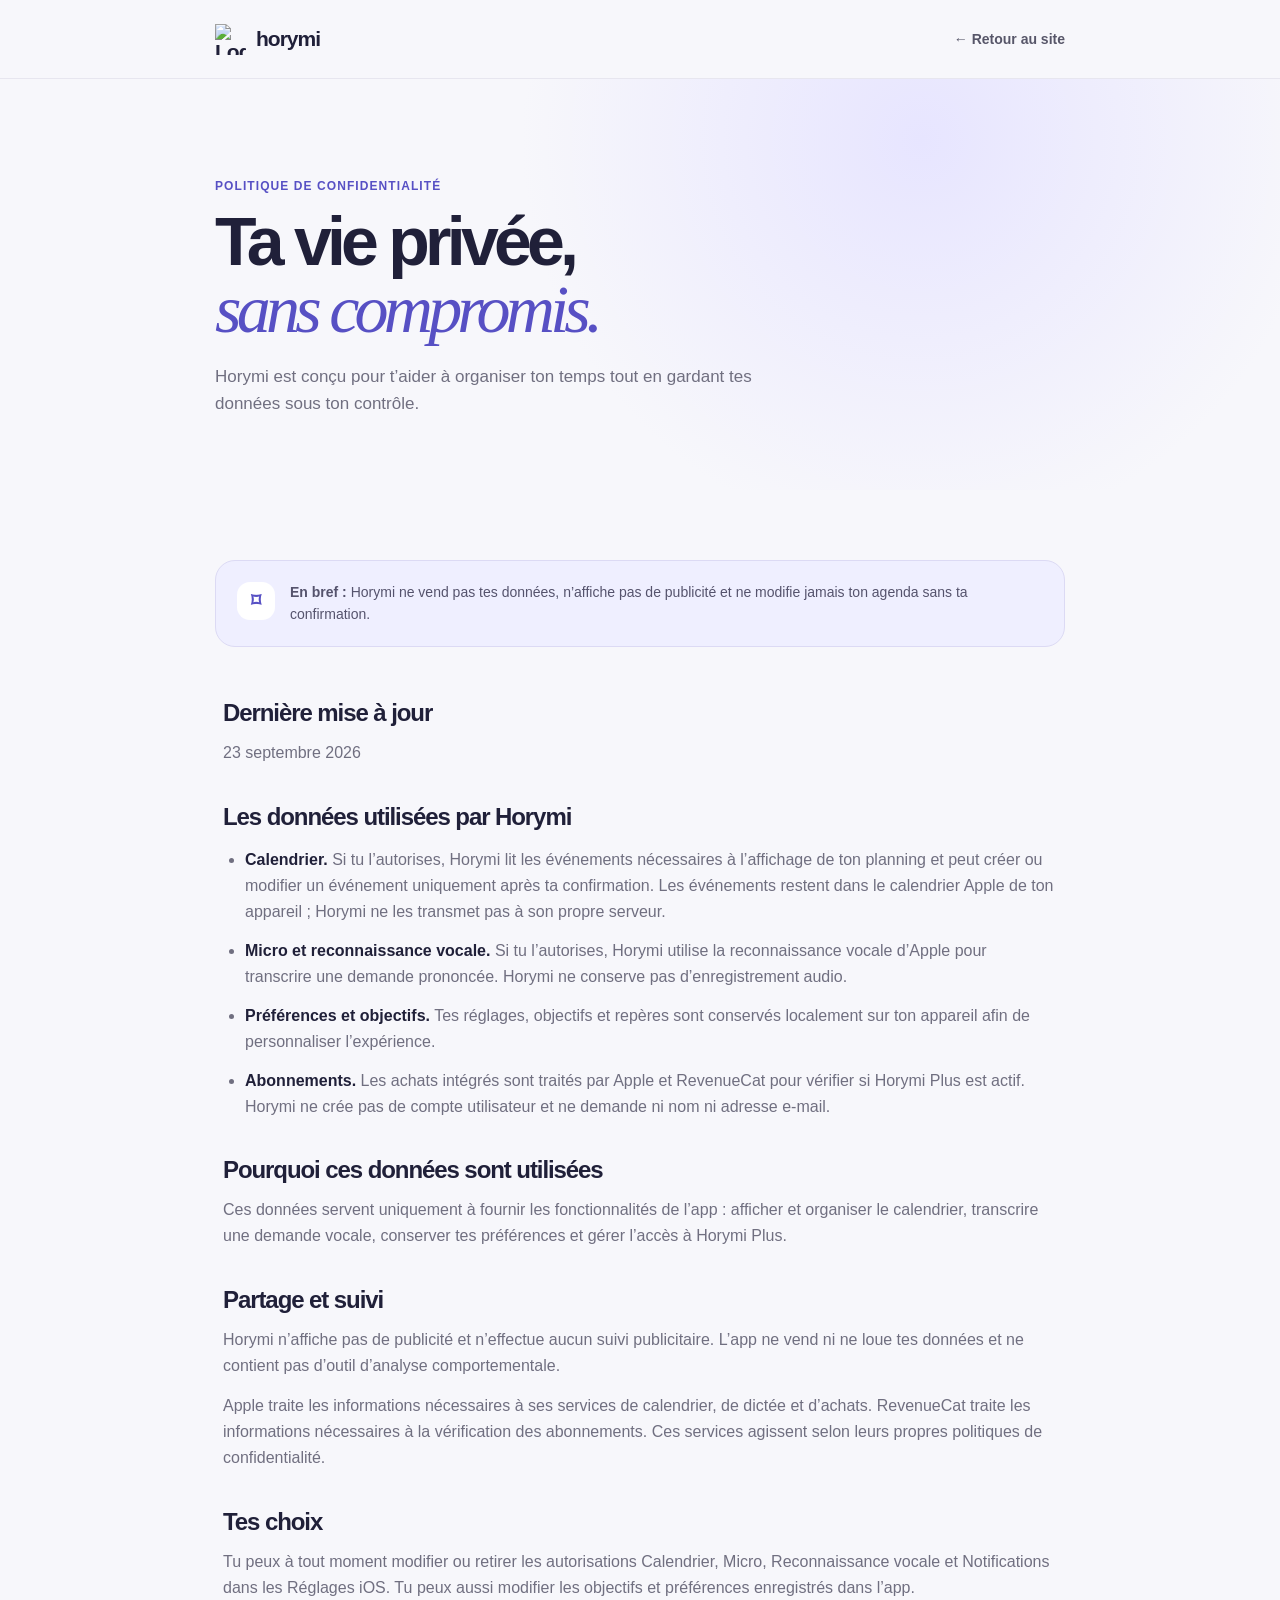
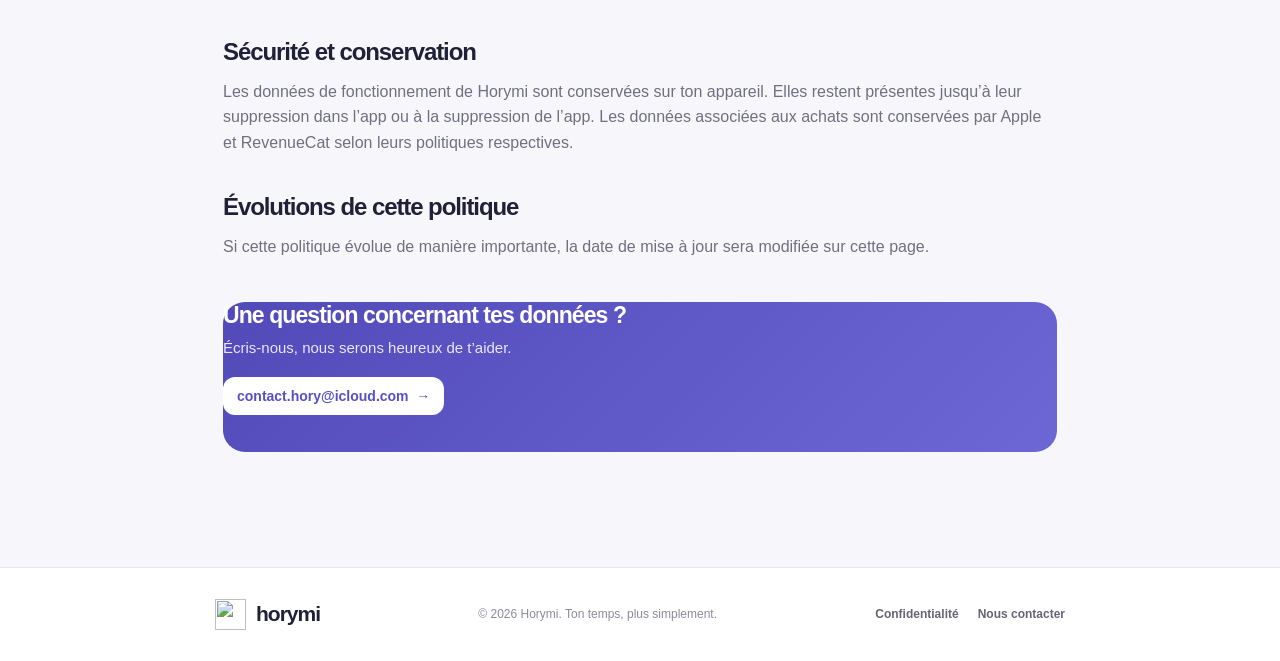
==== confidentialite.html @ c609df12 "Add files via upload" ====
<!doctype html>
<html lang="fr">
  <head>
    <meta charset="utf-8" />
    <meta name="viewport" content="width=device-width, initial-scale=1" />
    <meta name="description" content="Politique de confidentialité de l’application Horymi." />
    <meta name="theme-color" content="#f7f7fb" />
    <title>Confidentialité — Horymi</title>
    <style>
      :root{--ink:#202039;--muted:#706f80;--light:#f7f7fb;--paper:#fff;--line:#e7e6ef;--violet:#5750c4;--violet-dark:#423ba1;--lavender:#efefff}*{box-sizing:border-box}html{scroll-behavior:smooth}body{margin:0;color:var(--ink);background:var(--light);font-family:Inter,-apple-system,BlinkMacSystemFont,"Segoe UI",sans-serif;-webkit-font-smoothing:antialiased}a{color:inherit;text-decoration:none}.wrap{width:min(850px,calc(100% - 48px));margin:auto}.site-header{border-bottom:1px solid var(--line);background:rgba(247,247,251,.85);backdrop-filter:blur(14px)}.nav{display:flex;align-items:center;justify-content:space-between;height:78px}.brand{display:flex;align-items:center;gap:10px;font-size:21px;font-weight:750;letter-spacing:-1px}.brand img{width:31px;height:31px}.back{display:inline-flex;align-items:center;gap:7px;color:#575669;font-size:14px;font-weight:700}.back:hover{color:var(--violet)}.hero{padding:100px 0 72px;background:radial-gradient(circle at 72% 15%,#e7e5ff,transparent 25rem),var(--light)}.eyebrow{margin:0 0 15px;color:var(--violet);font-size:12px;font-weight:750;letter-spacing:.09em;text-transform:uppercase}.hero h1{max-width:650px;margin:0;font-size:clamp(42px,6vw,68px);letter-spacing:-.07em;line-height:.98}.hero h1 em{color:var(--violet);font-family:Georgia,serif;font-weight:500}.hero p:last-child{max-width:570px;margin:22px 0 0;color:var(--muted);font-size:17px;line-height:1.58}.content{padding:70px 0 115px}.summary{display:flex;align-items:flex-start;gap:15px;margin-bottom:52px;padding:21px;border:1px solid #dcdaf4;border-radius:20px;background:var(--lavender)}.summary b{display:grid;place-items:center;flex:0 0 auto;width:38px;height:38px;border-radius:13px;color:var(--violet);background:#fff;font-size:19px}.summary p{margin:0;color:#55536d;font-size:14px;line-height:1.55}.policy{padding:0 8px}.policy section{padding:0 0 37px}.policy h2{margin:0 0 13px;font-size:24px;letter-spacing:-.045em}.policy p,.policy li{color:var(--muted);font-size:16px;line-height:1.62}.policy p{margin:0}.policy ul{display:grid;gap:13px;margin:16px 0 0;padding-left:22px}.policy li strong{color:var(--ink)}.contact-card{margin-top:5px;padding:25px;border-radius:22px;color:#fff;background:linear-gradient(135deg,#514ab8,#6d67d6)}.contact-card h2{margin:0;font-size:23px;letter-spacing:-.04em}.contact-card p{margin:8px 0 17px;color:#e9e8ff;font-size:15px;line-height:1.5}.mail{display:inline-flex;align-items:center;gap:8px;padding:11px 14px;border-radius:12px;color:var(--violet);background:#fff;font-size:14px;font-weight:750}.footer{padding:31px 0;border-top:1px solid var(--line);background:#fff}.footer-inner{display:flex;align-items:center;justify-content:space-between;gap:18px}.footer p{margin:0;color:#8c8a99;font-size:12px}.footer-links{display:flex;gap:19px;color:#666475;font-size:12px;font-weight:700}.footer-links a:hover{color:var(--violet)}@media(max-width:560px){.wrap{width:calc(100% - 32px)}.nav{height:68px}.hero{padding:67px 0 50px}.hero h1{font-size:43px}.content{padding:50px 0 75px}.policy{padding:0}.policy h2{font-size:22px}.policy p,.policy li{font-size:15px}.footer-inner{align-items:flex-start;flex-direction:column}}
    </style>
  </head>
  <body>
    <header class="site-header"><nav class="nav wrap" aria-label="Navigation"><a class="brand" href="horymi.html"><img src="horymi-logo.svg" alt="Logo Horymi" />horymi</a><a class="back" href="horymi.html">← Retour au site</a></nav></header>
    <main>
      <section class="hero"><div class="wrap"><p class="eyebrow">Politique de confidentialité</p><h1>Ta vie privée,<br /><em>sans compromis.</em></h1><p>Horymi est conçu pour t’aider à organiser ton temps tout en gardant tes données sous ton contrôle.</p></div></section>
      <div class="content wrap"><div class="summary"><b>⌑</b><p><strong>En bref&nbsp;:</strong> Horymi ne vend pas tes données, n’affiche pas de publicité et ne modifie jamais ton agenda sans ta confirmation.</p></div><article class="policy"><section><h2>Dernière mise à jour</h2><p>23 septembre 2026</p></section><section><h2>Les données utilisées par Horymi</h2><ul><li><strong>Calendrier.</strong> Si tu l’autorises, Horymi lit les événements nécessaires à l’affichage de ton planning et peut créer ou modifier un événement uniquement après ta confirmation. Les événements restent dans le calendrier Apple de ton appareil&nbsp;; Horymi ne les transmet pas à son propre serveur.</li><li><strong>Micro et reconnaissance vocale.</strong> Si tu l’autorises, Horymi utilise la reconnaissance vocale d’Apple pour transcrire une demande prononcée. Horymi ne conserve pas d’enregistrement audio.</li><li><strong>Préférences et objectifs.</strong> Tes réglages, objectifs et repères sont conservés localement sur ton appareil afin de personnaliser l’expérience.</li><li><strong>Abonnements.</strong> Les achats intégrés sont traités par Apple et RevenueCat pour vérifier si Horymi Plus est actif. Horymi ne crée pas de compte utilisateur et ne demande ni nom ni adresse e-mail.</li></ul></section><section><h2>Pourquoi ces données sont utilisées</h2><p>Ces données servent uniquement à fournir les fonctionnalités de l’app&nbsp;: afficher et organiser le calendrier, transcrire une demande vocale, conserver tes préférences et gérer l’accès à Horymi Plus.</p></section><section><h2>Partage et suivi</h2><p>Horymi n’affiche pas de publicité et n’effectue aucun suivi publicitaire. L’app ne vend ni ne loue tes données et ne contient pas d’outil d’analyse comportementale.</p><p style="margin-top:14px">Apple traite les informations nécessaires à ses services de calendrier, de dictée et d’achats. RevenueCat traite les informations nécessaires à la vérification des abonnements. Ces services agissent selon leurs propres politiques de confidentialité.</p></section><section><h2>Tes choix</h2><p>Tu peux à tout moment modifier ou retirer les autorisations Calendrier, Micro, Reconnaissance vocale et Notifications dans les Réglages iOS. Tu peux aussi modifier les objectifs et préférences enregistrés dans l’app.</p></section><section><h2>Sécurité et conservation</h2><p>Les données de fonctionnement de Horymi sont conservées sur ton appareil. Elles restent présentes jusqu’à leur suppression dans l’app ou à la suppression de l’app. Les données associées aux achats sont conservées par Apple et RevenueCat selon leurs politiques respectives.</p></section><section><h2>Évolutions de cette politique</h2><p>Si cette politique évolue de manière importante, la date de mise à jour sera modifiée sur cette page.</p></section><section class="contact-card"><h2>Une question concernant tes données&nbsp;?</h2><p>Écris-nous, nous serons heureux de t’aider.</p><a class="mail" href="mailto:contact.hory@icloud.com">contact.hory@icloud.com&nbsp; →</a></section></article></div>
    </main>
    <footer class="footer"><div class="footer-inner wrap"><a class="brand" href="horymi.html"><img src="horymi-logo.svg" alt="" />horymi</a><p>© 2026 Horymi. Ton temps, plus simplement.</p><div class="footer-links"><a href="confidentialite.html">Confidentialité</a><a href="contact.html">Nous contacter</a></div></div></footer>
  </body>
</html>
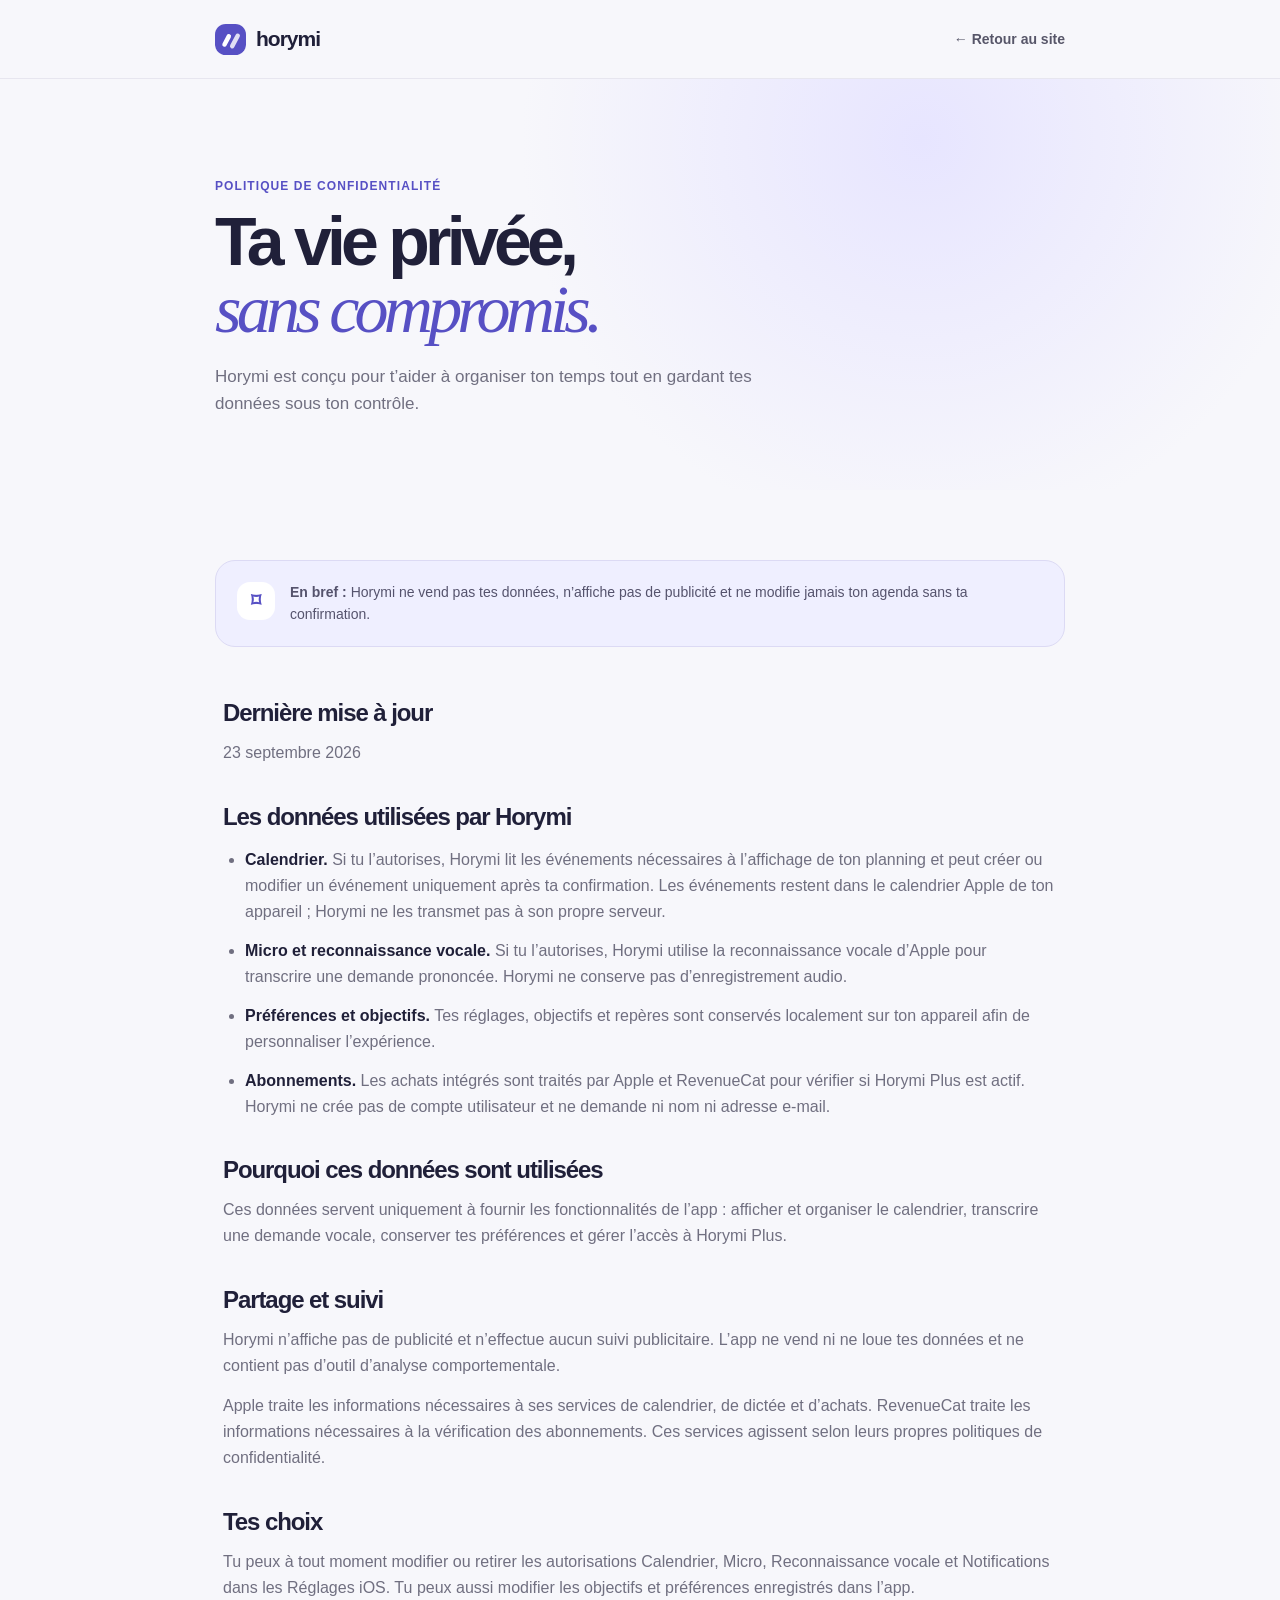
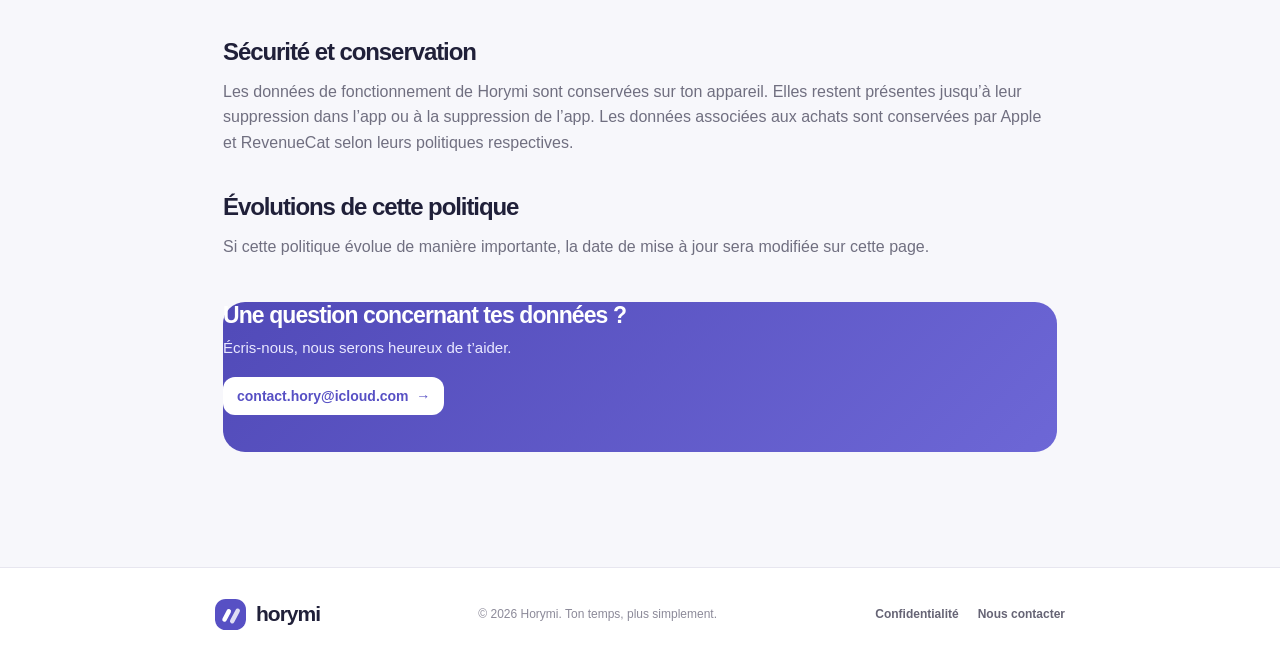
==== commit da1c5455: "Add files via upload" ====
--- a/confidentialite.html
+++ b/confidentialite.html
@@ -5,17 +5,18 @@
     <meta name="viewport" content="width=device-width, initial-scale=1" />
     <meta name="description" content="Politique de confidentialité de l’application Horymi." />
     <meta name="theme-color" content="#f7f7fb" />
+    <link rel="icon" type="image/svg+xml" href="assets/horymi-logo.svg" />
     <title>Confidentialité — Horymi</title>
     <style>
       :root{--ink:#202039;--muted:#706f80;--light:#f7f7fb;--paper:#fff;--line:#e7e6ef;--violet:#5750c4;--violet-dark:#423ba1;--lavender:#efefff}*{box-sizing:border-box}html{scroll-behavior:smooth}body{margin:0;color:var(--ink);background:var(--light);font-family:Inter,-apple-system,BlinkMacSystemFont,"Segoe UI",sans-serif;-webkit-font-smoothing:antialiased}a{color:inherit;text-decoration:none}.wrap{width:min(850px,calc(100% - 48px));margin:auto}.site-header{border-bottom:1px solid var(--line);background:rgba(247,247,251,.85);backdrop-filter:blur(14px)}.nav{display:flex;align-items:center;justify-content:space-between;height:78px}.brand{display:flex;align-items:center;gap:10px;font-size:21px;font-weight:750;letter-spacing:-1px}.brand img{width:31px;height:31px}.back{display:inline-flex;align-items:center;gap:7px;color:#575669;font-size:14px;font-weight:700}.back:hover{color:var(--violet)}.hero{padding:100px 0 72px;background:radial-gradient(circle at 72% 15%,#e7e5ff,transparent 25rem),var(--light)}.eyebrow{margin:0 0 15px;color:var(--violet);font-size:12px;font-weight:750;letter-spacing:.09em;text-transform:uppercase}.hero h1{max-width:650px;margin:0;font-size:clamp(42px,6vw,68px);letter-spacing:-.07em;line-height:.98}.hero h1 em{color:var(--violet);font-family:Georgia,serif;font-weight:500}.hero p:last-child{max-width:570px;margin:22px 0 0;color:var(--muted);font-size:17px;line-height:1.58}.content{padding:70px 0 115px}.summary{display:flex;align-items:flex-start;gap:15px;margin-bottom:52px;padding:21px;border:1px solid #dcdaf4;border-radius:20px;background:var(--lavender)}.summary b{display:grid;place-items:center;flex:0 0 auto;width:38px;height:38px;border-radius:13px;color:var(--violet);background:#fff;font-size:19px}.summary p{margin:0;color:#55536d;font-size:14px;line-height:1.55}.policy{padding:0 8px}.policy section{padding:0 0 37px}.policy h2{margin:0 0 13px;font-size:24px;letter-spacing:-.045em}.policy p,.policy li{color:var(--muted);font-size:16px;line-height:1.62}.policy p{margin:0}.policy ul{display:grid;gap:13px;margin:16px 0 0;padding-left:22px}.policy li strong{color:var(--ink)}.contact-card{margin-top:5px;padding:25px;border-radius:22px;color:#fff;background:linear-gradient(135deg,#514ab8,#6d67d6)}.contact-card h2{margin:0;font-size:23px;letter-spacing:-.04em}.contact-card p{margin:8px 0 17px;color:#e9e8ff;font-size:15px;line-height:1.5}.mail{display:inline-flex;align-items:center;gap:8px;padding:11px 14px;border-radius:12px;color:var(--violet);background:#fff;font-size:14px;font-weight:750}.footer{padding:31px 0;border-top:1px solid var(--line);background:#fff}.footer-inner{display:flex;align-items:center;justify-content:space-between;gap:18px}.footer p{margin:0;color:#8c8a99;font-size:12px}.footer-links{display:flex;gap:19px;color:#666475;font-size:12px;font-weight:700}.footer-links a:hover{color:var(--violet)}@media(max-width:560px){.wrap{width:calc(100% - 32px)}.nav{height:68px}.hero{padding:67px 0 50px}.hero h1{font-size:43px}.content{padding:50px 0 75px}.policy{padding:0}.policy h2{font-size:22px}.policy p,.policy li{font-size:15px}.footer-inner{align-items:flex-start;flex-direction:column}}
     </style>
   </head>
   <body>
-    <header class="site-header"><nav class="nav wrap" aria-label="Navigation"><a class="brand" href="horymi.html"><img src="horymi-logo.svg" alt="Logo Horymi" />horymi</a><a class="back" href="horymi.html">← Retour au site</a></nav></header>
+    <header class="site-header"><nav class="nav wrap" aria-label="Navigation"><a class="brand" href="index.html"><img src="assets/horymi-logo.svg" alt="Logo Horymi" />horymi</a><a class="back" href="index.html">← Retour au site</a></nav></header>
     <main>
       <section class="hero"><div class="wrap"><p class="eyebrow">Politique de confidentialité</p><h1>Ta vie privée,<br /><em>sans compromis.</em></h1><p>Horymi est conçu pour t’aider à organiser ton temps tout en gardant tes données sous ton contrôle.</p></div></section>
       <div class="content wrap"><div class="summary"><b>⌑</b><p><strong>En bref&nbsp;:</strong> Horymi ne vend pas tes données, n’affiche pas de publicité et ne modifie jamais ton agenda sans ta confirmation.</p></div><article class="policy"><section><h2>Dernière mise à jour</h2><p>23 septembre 2026</p></section><section><h2>Les données utilisées par Horymi</h2><ul><li><strong>Calendrier.</strong> Si tu l’autorises, Horymi lit les événements nécessaires à l’affichage de ton planning et peut créer ou modifier un événement uniquement après ta confirmation. Les événements restent dans le calendrier Apple de ton appareil&nbsp;; Horymi ne les transmet pas à son propre serveur.</li><li><strong>Micro et reconnaissance vocale.</strong> Si tu l’autorises, Horymi utilise la reconnaissance vocale d’Apple pour transcrire une demande prononcée. Horymi ne conserve pas d’enregistrement audio.</li><li><strong>Préférences et objectifs.</strong> Tes réglages, objectifs et repères sont conservés localement sur ton appareil afin de personnaliser l’expérience.</li><li><strong>Abonnements.</strong> Les achats intégrés sont traités par Apple et RevenueCat pour vérifier si Horymi Plus est actif. Horymi ne crée pas de compte utilisateur et ne demande ni nom ni adresse e-mail.</li></ul></section><section><h2>Pourquoi ces données sont utilisées</h2><p>Ces données servent uniquement à fournir les fonctionnalités de l’app&nbsp;: afficher et organiser le calendrier, transcrire une demande vocale, conserver tes préférences et gérer l’accès à Horymi Plus.</p></section><section><h2>Partage et suivi</h2><p>Horymi n’affiche pas de publicité et n’effectue aucun suivi publicitaire. L’app ne vend ni ne loue tes données et ne contient pas d’outil d’analyse comportementale.</p><p style="margin-top:14px">Apple traite les informations nécessaires à ses services de calendrier, de dictée et d’achats. RevenueCat traite les informations nécessaires à la vérification des abonnements. Ces services agissent selon leurs propres politiques de confidentialité.</p></section><section><h2>Tes choix</h2><p>Tu peux à tout moment modifier ou retirer les autorisations Calendrier, Micro, Reconnaissance vocale et Notifications dans les Réglages iOS. Tu peux aussi modifier les objectifs et préférences enregistrés dans l’app.</p></section><section><h2>Sécurité et conservation</h2><p>Les données de fonctionnement de Horymi sont conservées sur ton appareil. Elles restent présentes jusqu’à leur suppression dans l’app ou à la suppression de l’app. Les données associées aux achats sont conservées par Apple et RevenueCat selon leurs politiques respectives.</p></section><section><h2>Évolutions de cette politique</h2><p>Si cette politique évolue de manière importante, la date de mise à jour sera modifiée sur cette page.</p></section><section class="contact-card"><h2>Une question concernant tes données&nbsp;?</h2><p>Écris-nous, nous serons heureux de t’aider.</p><a class="mail" href="mailto:contact.hory@icloud.com">contact.hory@icloud.com&nbsp; →</a></section></article></div>
     </main>
-    <footer class="footer"><div class="footer-inner wrap"><a class="brand" href="horymi.html"><img src="horymi-logo.svg" alt="" />horymi</a><p>© 2026 Horymi. Ton temps, plus simplement.</p><div class="footer-links"><a href="confidentialite.html">Confidentialité</a><a href="contact.html">Nous contacter</a></div></div></footer>
+    <footer class="footer"><div class="footer-inner wrap"><a class="brand" href="index.html"><img src="assets/horymi-logo.svg" alt="" />horymi</a><p>© 2026 Horymi. Ton temps, plus simplement.</p><div class="footer-links"><a href="confidentialite.html">Confidentialité</a><a href="contact.html">Nous contacter</a></div></div></footer>
   </body>
 </html>
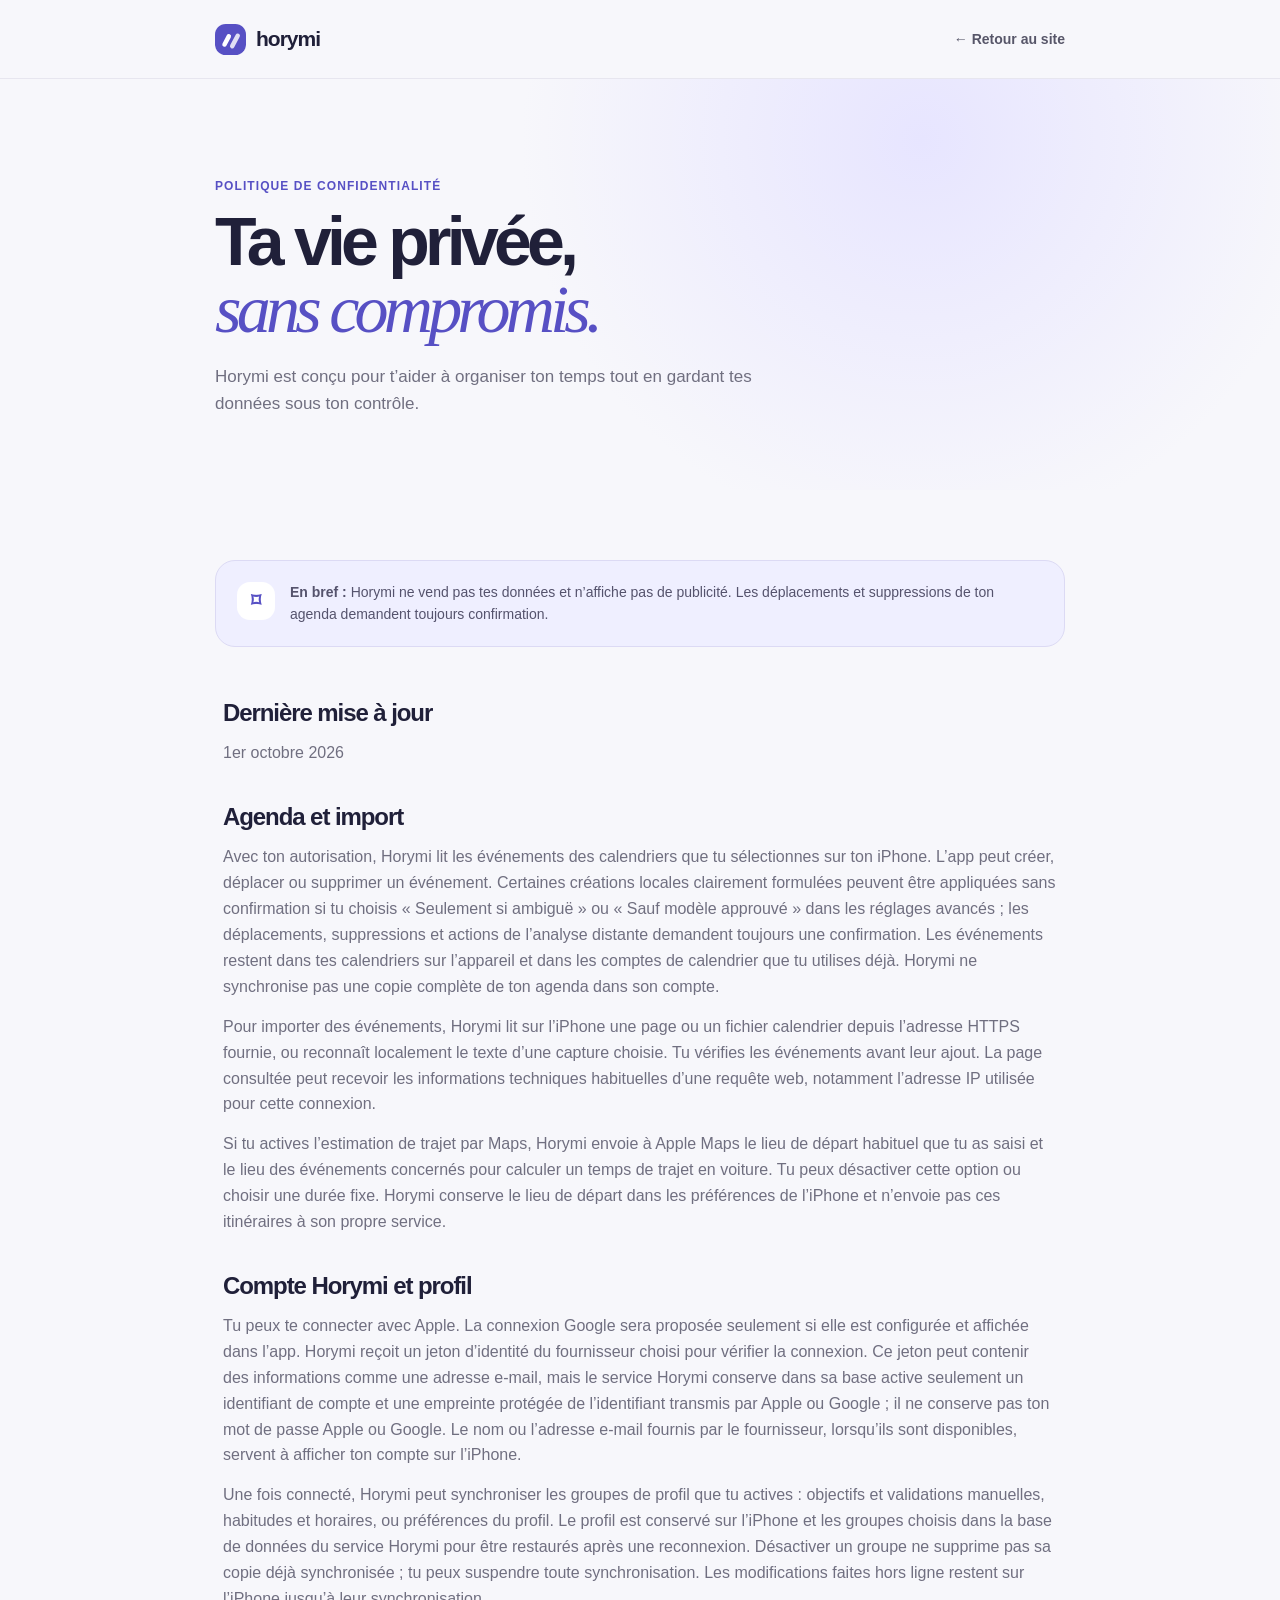
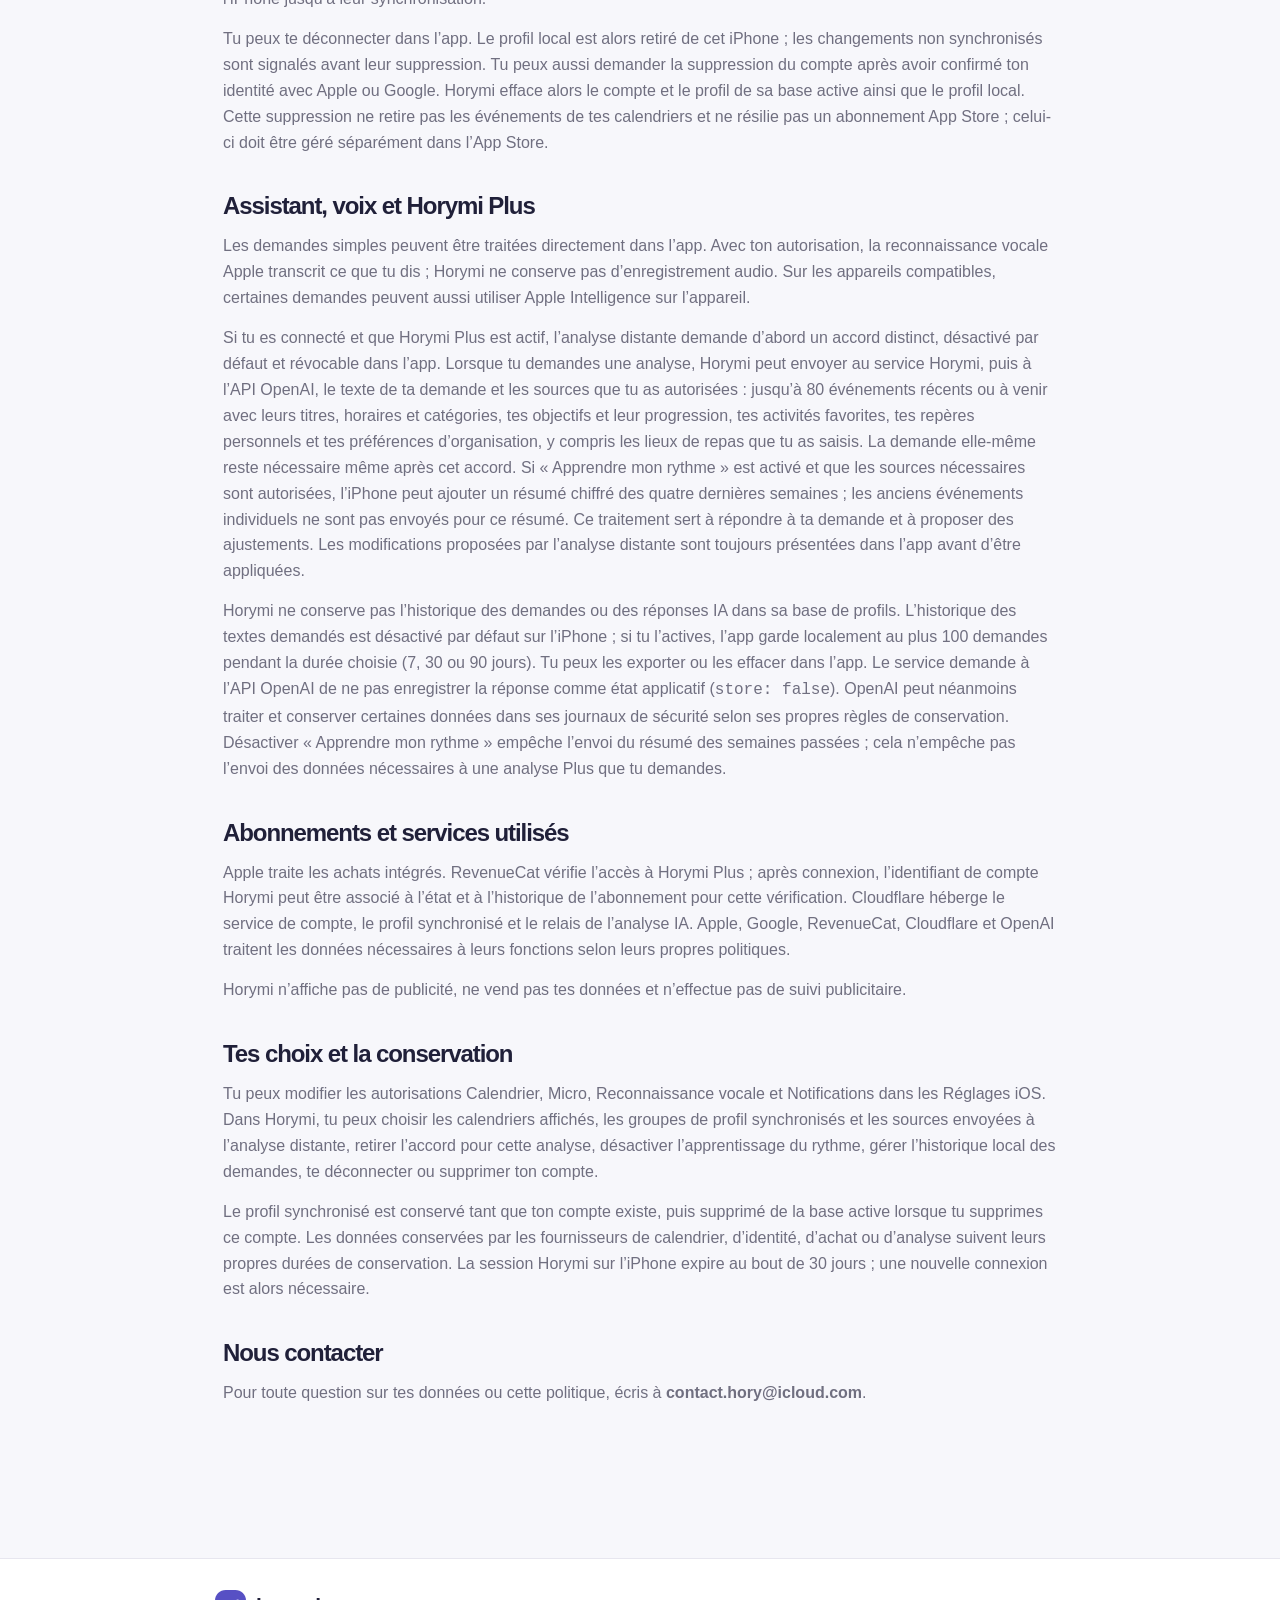
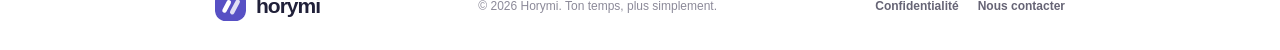
==== commit 83b69ae6: "Mettre à jour la confidentialité pour Horymi 1.0 (3)" ====
--- a/confidentialite.html
+++ b/confidentialite.html
@@ -15,7 +15,7 @@
     <header class="site-header"><nav class="nav wrap" aria-label="Navigation"><a class="brand" href="index.html"><img src="assets/horymi-logo.svg" alt="Logo Horymi" />horymi</a><a class="back" href="index.html">← Retour au site</a></nav></header>
     <main>
       <section class="hero"><div class="wrap"><p class="eyebrow">Politique de confidentialité</p><h1>Ta vie privée,<br /><em>sans compromis.</em></h1><p>Horymi est conçu pour t’aider à organiser ton temps tout en gardant tes données sous ton contrôle.</p></div></section>
-      <div class="content wrap"><div class="summary"><b>⌑</b><p><strong>En bref&nbsp;:</strong> Horymi ne vend pas tes données, n’affiche pas de publicité et ne modifie jamais ton agenda sans ta confirmation.</p></div><article class="policy"><section><h2>Dernière mise à jour</h2><p>23 septembre 2026</p></section><section><h2>Les données utilisées par Horymi</h2><ul><li><strong>Calendrier.</strong> Si tu l’autorises, Horymi lit les événements nécessaires à l’affichage de ton planning et peut créer ou modifier un événement uniquement après ta confirmation. Les événements restent dans le calendrier Apple de ton appareil&nbsp;; Horymi ne les transmet pas à son propre serveur.</li><li><strong>Micro et reconnaissance vocale.</strong> Si tu l’autorises, Horymi utilise la reconnaissance vocale d’Apple pour transcrire une demande prononcée. Horymi ne conserve pas d’enregistrement audio.</li><li><strong>Préférences et objectifs.</strong> Tes réglages, objectifs et repères sont conservés localement sur ton appareil afin de personnaliser l’expérience.</li><li><strong>Abonnements.</strong> Les achats intégrés sont traités par Apple et RevenueCat pour vérifier si Horymi Plus est actif. Horymi ne crée pas de compte utilisateur et ne demande ni nom ni adresse e-mail.</li></ul></section><section><h2>Pourquoi ces données sont utilisées</h2><p>Ces données servent uniquement à fournir les fonctionnalités de l’app&nbsp;: afficher et organiser le calendrier, transcrire une demande vocale, conserver tes préférences et gérer l’accès à Horymi Plus.</p></section><section><h2>Partage et suivi</h2><p>Horymi n’affiche pas de publicité et n’effectue aucun suivi publicitaire. L’app ne vend ni ne loue tes données et ne contient pas d’outil d’analyse comportementale.</p><p style="margin-top:14px">Apple traite les informations nécessaires à ses services de calendrier, de dictée et d’achats. RevenueCat traite les informations nécessaires à la vérification des abonnements. Ces services agissent selon leurs propres politiques de confidentialité.</p></section><section><h2>Tes choix</h2><p>Tu peux à tout moment modifier ou retirer les autorisations Calendrier, Micro, Reconnaissance vocale et Notifications dans les Réglages iOS. Tu peux aussi modifier les objectifs et préférences enregistrés dans l’app.</p></section><section><h2>Sécurité et conservation</h2><p>Les données de fonctionnement de Horymi sont conservées sur ton appareil. Elles restent présentes jusqu’à leur suppression dans l’app ou à la suppression de l’app. Les données associées aux achats sont conservées par Apple et RevenueCat selon leurs politiques respectives.</p></section><section><h2>Évolutions de cette politique</h2><p>Si cette politique évolue de manière importante, la date de mise à jour sera modifiée sur cette page.</p></section><section class="contact-card"><h2>Une question concernant tes données&nbsp;?</h2><p>Écris-nous, nous serons heureux de t’aider.</p><a class="mail" href="mailto:contact.hory@icloud.com">contact.hory@icloud.com&nbsp; →</a></section></article></div>
+      <div class="content wrap"><div class="summary"><b>⌑</b><p><strong>En bref&nbsp;:</strong> Horymi ne vend pas tes données et n’affiche pas de publicité. Les déplacements et suppressions de ton agenda demandent toujours confirmation.</p></div><article class="policy"><section><h2>Dernière mise à jour</h2><p>1er octobre 2026</p></section><section><h2>Agenda et import</h2><p>Avec ton autorisation, Horymi lit les événements des calendriers que tu sélectionnes sur ton iPhone. L’app peut créer, déplacer ou supprimer un événement. Certaines créations locales clairement formulées peuvent être appliquées sans confirmation si tu choisis « Seulement si ambiguë » ou « Sauf modèle approuvé » dans les réglages avancés ; les déplacements, suppressions et actions de l’analyse distante demandent toujours une confirmation. Les événements restent dans tes calendriers sur l’appareil et dans les comptes de calendrier que tu utilises déjà. Horymi ne synchronise pas une copie complète de ton agenda dans son compte.</p><p style="margin-top:14px">Pour importer des événements, Horymi lit sur l’iPhone une page ou un fichier calendrier depuis l’adresse HTTPS fournie, ou reconnaît localement le texte d’une capture choisie. Tu vérifies les événements avant leur ajout. La page consultée peut recevoir les informations techniques habituelles d’une requête web, notamment l’adresse IP utilisée pour cette connexion.</p><p style="margin-top:14px">Si tu actives l’estimation de trajet par Maps, Horymi envoie à Apple Maps le lieu de départ habituel que tu as saisi et le lieu des événements concernés pour calculer un temps de trajet en voiture. Tu peux désactiver cette option ou choisir une durée fixe. Horymi conserve le lieu de départ dans les préférences de l’iPhone et n’envoie pas ces itinéraires à son propre service.</p></section><section><h2>Compte Horymi et profil</h2><p>Tu peux te connecter avec Apple. La connexion Google sera proposée seulement si elle est configurée et affichée dans l’app. Horymi reçoit un jeton d’identité du fournisseur choisi pour vérifier la connexion. Ce jeton peut contenir des informations comme une adresse e-mail, mais le service Horymi conserve dans sa base active seulement un identifiant de compte et une empreinte protégée de l’identifiant transmis par Apple ou Google ; il ne conserve pas ton mot de passe Apple ou Google. Le nom ou l’adresse e-mail fournis par le fournisseur, lorsqu’ils sont disponibles, servent à afficher ton compte sur l’iPhone.</p><p style="margin-top:14px">Une fois connecté, Horymi peut synchroniser les groupes de profil que tu actives : objectifs et validations manuelles, habitudes et horaires, ou préférences du profil. Le profil est conservé sur l’iPhone et les groupes choisis dans la base de données du service Horymi pour être restaurés après une reconnexion. Désactiver un groupe ne supprime pas sa copie déjà synchronisée ; tu peux suspendre toute synchronisation. Les modifications faites hors ligne restent sur l’iPhone jusqu’à leur synchronisation.</p><p style="margin-top:14px">Tu peux te déconnecter dans l’app. Le profil local est alors retiré de cet iPhone ; les changements non synchronisés sont signalés avant leur suppression. Tu peux aussi demander la suppression du compte après avoir confirmé ton identité avec Apple ou Google. Horymi efface alors le compte et le profil de sa base active ainsi que le profil local. Cette suppression ne retire pas les événements de tes calendriers et ne résilie pas un abonnement App Store ; celui-ci doit être géré séparément dans l’App Store.</p></section><section><h2>Assistant, voix et Horymi Plus</h2><p>Les demandes simples peuvent être traitées directement dans l’app. Avec ton autorisation, la reconnaissance vocale Apple transcrit ce que tu dis ; Horymi ne conserve pas d’enregistrement audio. Sur les appareils compatibles, certaines demandes peuvent aussi utiliser Apple Intelligence sur l’appareil.</p><p style="margin-top:14px">Si tu es connecté et que Horymi Plus est actif, l’analyse distante demande d’abord un accord distinct, désactivé par défaut et révocable dans l’app. Lorsque tu demandes une analyse, Horymi peut envoyer au service Horymi, puis à l’API OpenAI, le texte de ta demande et les sources que tu as autorisées : jusqu’à 80 événements récents ou à venir avec leurs titres, horaires et catégories, tes objectifs et leur progression, tes activités favorites, tes repères personnels et tes préférences d’organisation, y compris les lieux de repas que tu as saisis. La demande elle-même reste nécessaire même après cet accord. Si « Apprendre mon rythme » est activé et que les sources nécessaires sont autorisées, l’iPhone peut ajouter un résumé chiffré des quatre dernières semaines ; les anciens événements individuels ne sont pas envoyés pour ce résumé. Ce traitement sert à répondre à ta demande et à proposer des ajustements. Les modifications proposées par l’analyse distante sont toujours présentées dans l’app avant d’être appliquées.</p><p style="margin-top:14px">Horymi ne conserve pas l’historique des demandes ou des réponses IA dans sa base de profils. L’historique des textes demandés est désactivé par défaut sur l’iPhone ; si tu l’actives, l’app garde localement au plus 100 demandes pendant la durée choisie (7, 30 ou 90 jours). Tu peux les exporter ou les effacer dans l’app. Le service demande à l’API OpenAI de ne pas enregistrer la réponse comme état applicatif (<code>store: false</code>). OpenAI peut néanmoins traiter et conserver certaines données dans ses journaux de sécurité selon ses propres règles de conservation. Désactiver « Apprendre mon rythme » empêche l’envoi du résumé des semaines passées ; cela n’empêche pas l’envoi des données nécessaires à une analyse Plus que tu demandes.</p></section><section><h2>Abonnements et services utilisés</h2><p>Apple traite les achats intégrés. RevenueCat vérifie l’accès à Horymi Plus ; après connexion, l’identifiant de compte Horymi peut être associé à l’état et à l’historique de l’abonnement pour cette vérification. Cloudflare héberge le service de compte, le profil synchronisé et le relais de l’analyse IA. Apple, Google, RevenueCat, Cloudflare et OpenAI traitent les données nécessaires à leurs fonctions selon leurs propres politiques.</p><p style="margin-top:14px">Horymi n’affiche pas de publicité, ne vend pas tes données et n’effectue pas de suivi publicitaire.</p></section><section><h2>Tes choix et la conservation</h2><p>Tu peux modifier les autorisations Calendrier, Micro, Reconnaissance vocale et Notifications dans les Réglages iOS. Dans Horymi, tu peux choisir les calendriers affichés, les groupes de profil synchronisés et les sources envoyées à l’analyse distante, retirer l’accord pour cette analyse, désactiver l’apprentissage du rythme, gérer l’historique local des demandes, te déconnecter ou supprimer ton compte.</p><p style="margin-top:14px">Le profil synchronisé est conservé tant que ton compte existe, puis supprimé de la base active lorsque tu supprimes ce compte. Les données conservées par les fournisseurs de calendrier, d’identité, d’achat ou d’analyse suivent leurs propres durées de conservation. La session Horymi sur l’iPhone expire au bout de 30 jours ; une nouvelle connexion est alors nécessaire.</p></section><section><h2>Nous contacter</h2><p>Pour toute question sur tes données ou cette politique, écris à <strong><a href="mailto:contact.hory@icloud.com">contact.hory@icloud.com</a></strong>.</p></section></article></div>
     </main>
     <footer class="footer"><div class="footer-inner wrap"><a class="brand" href="index.html"><img src="assets/horymi-logo.svg" alt="" />horymi</a><p>© 2026 Horymi. Ton temps, plus simplement.</p><div class="footer-links"><a href="confidentialite.html">Confidentialité</a><a href="contact.html">Nous contacter</a></div></div></footer>
   </body>
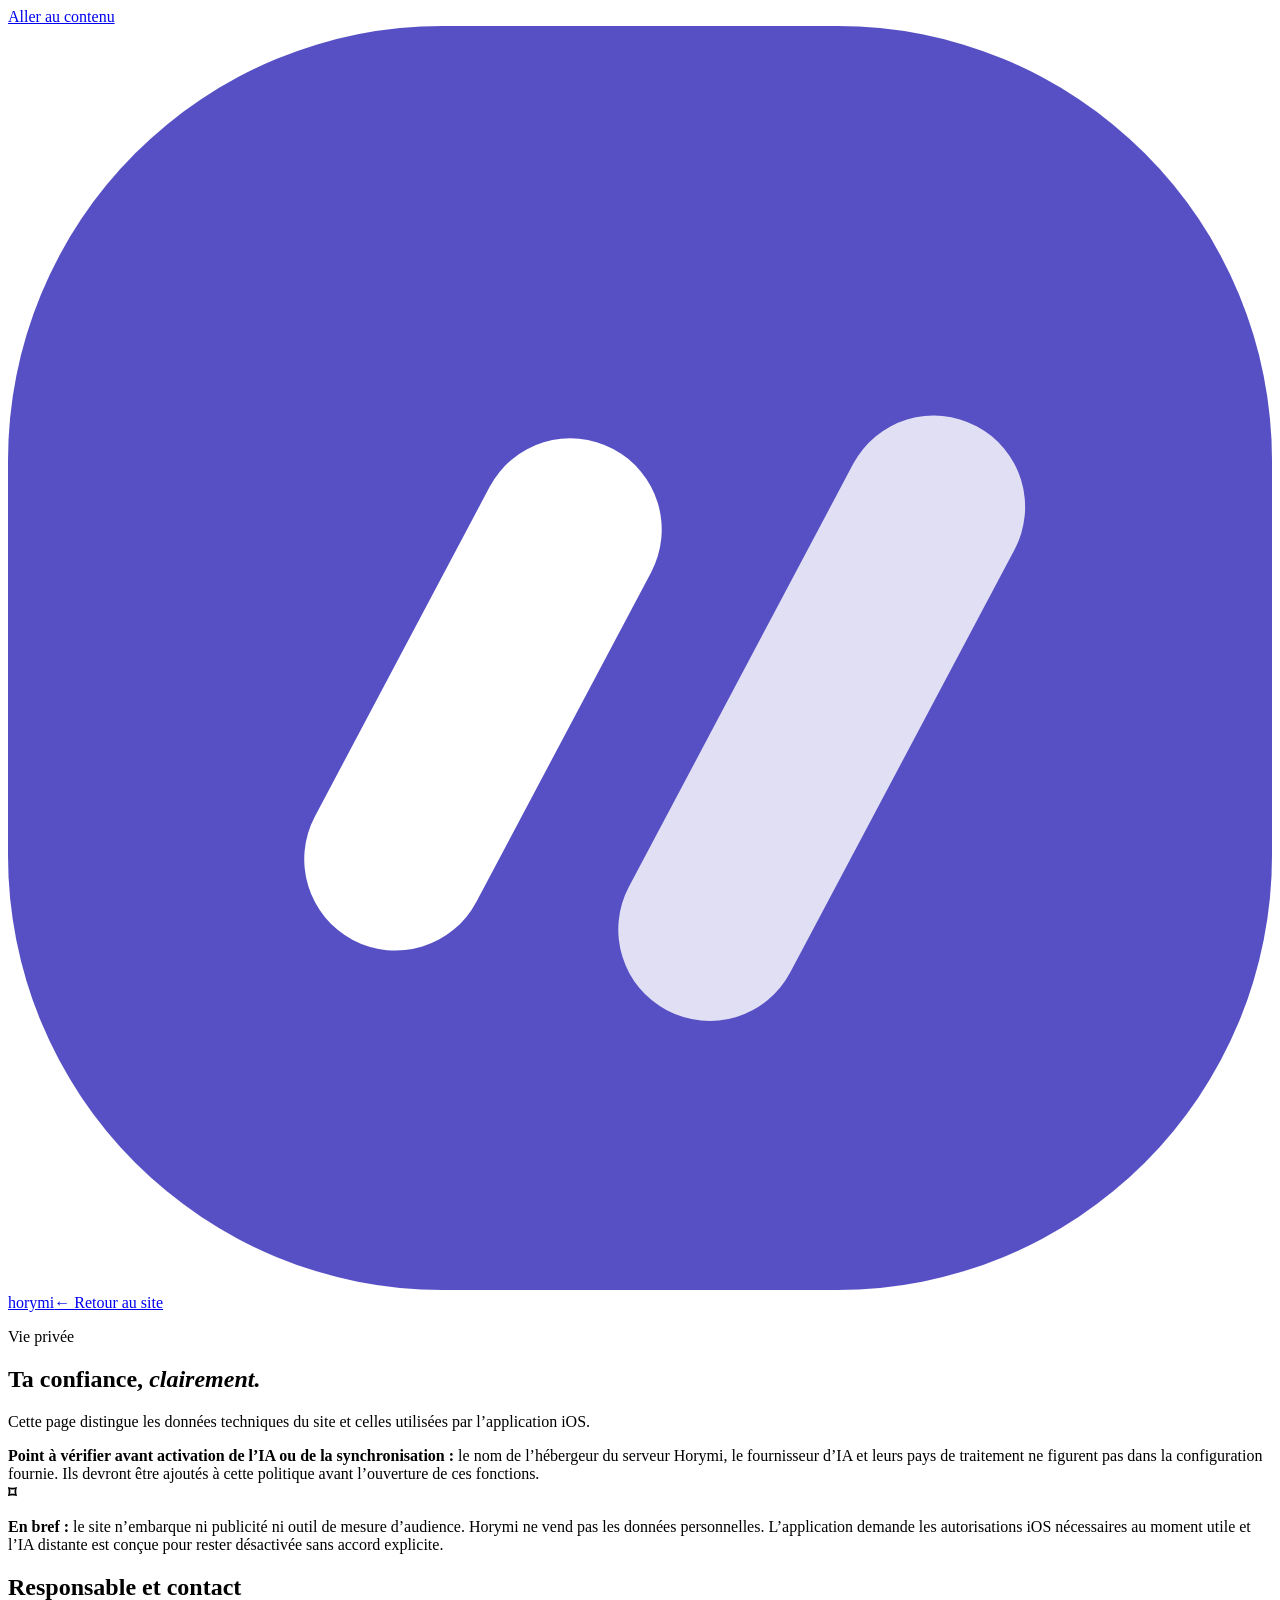
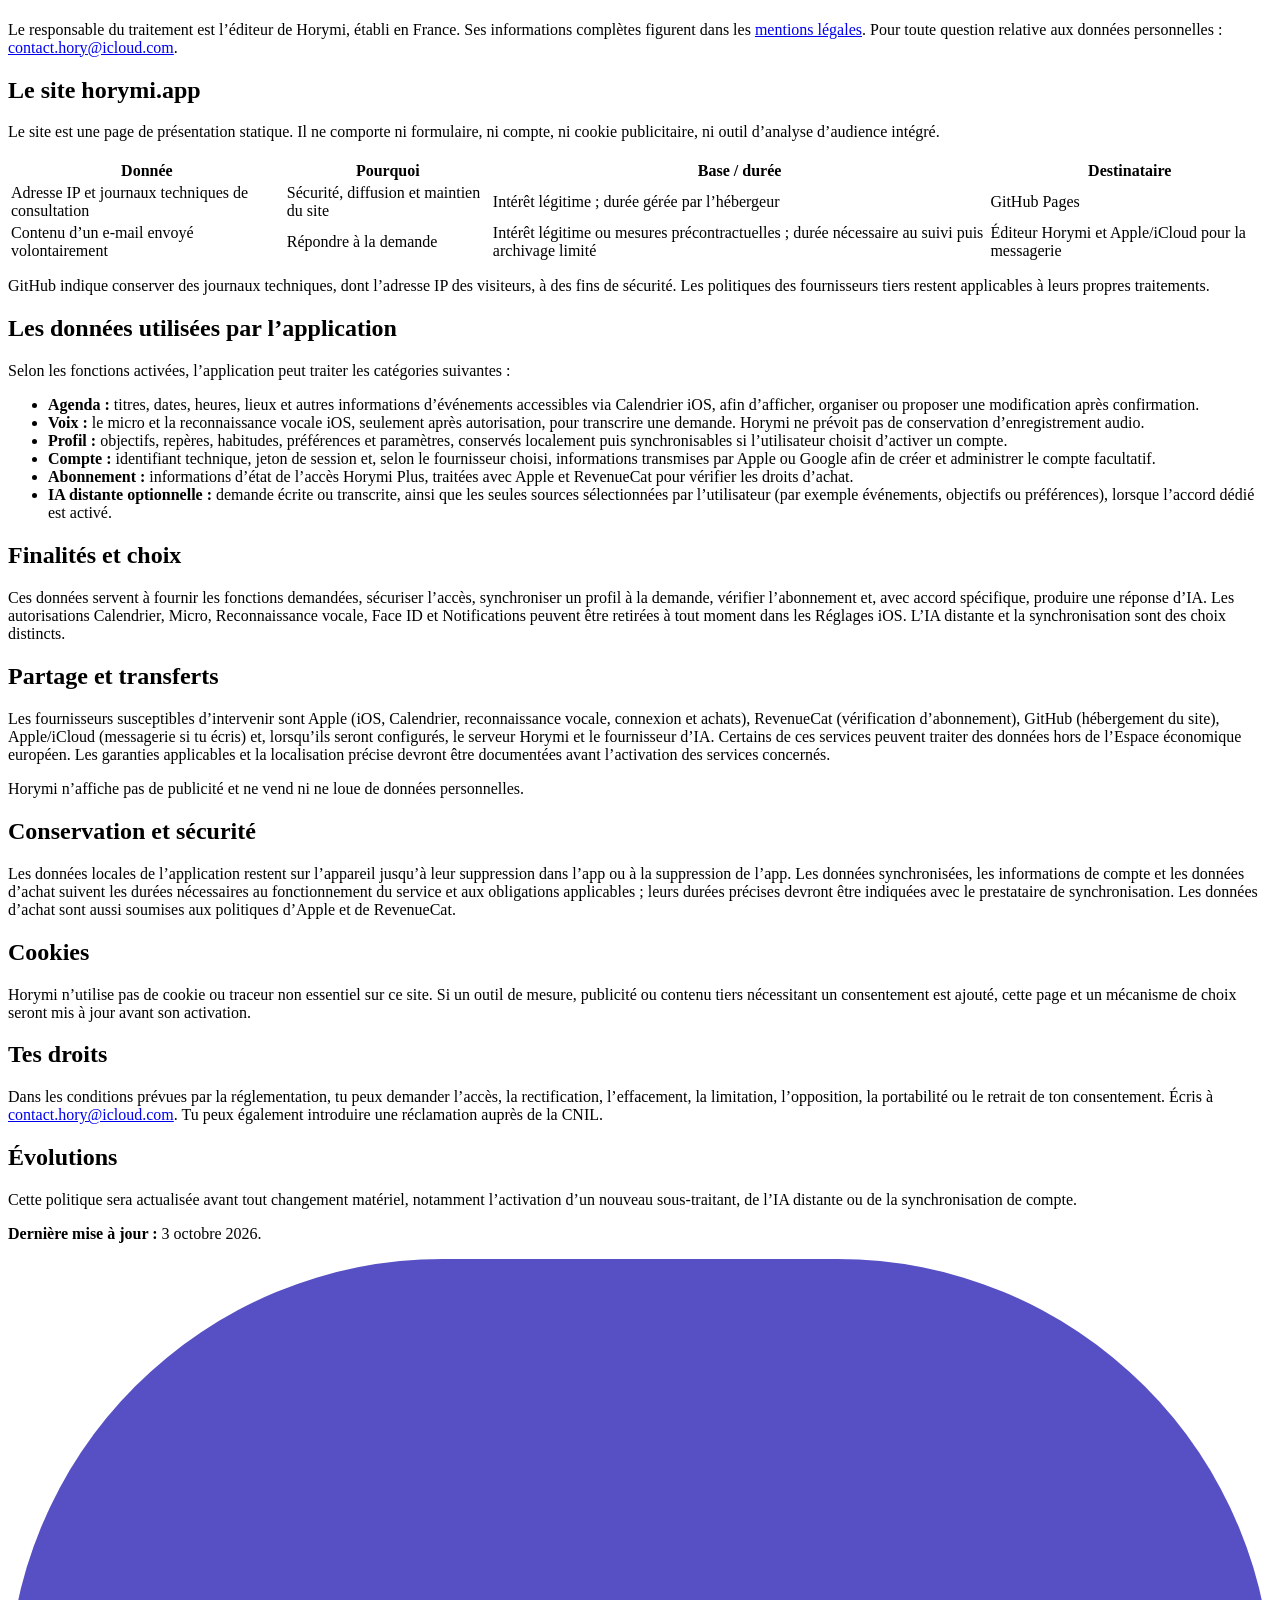
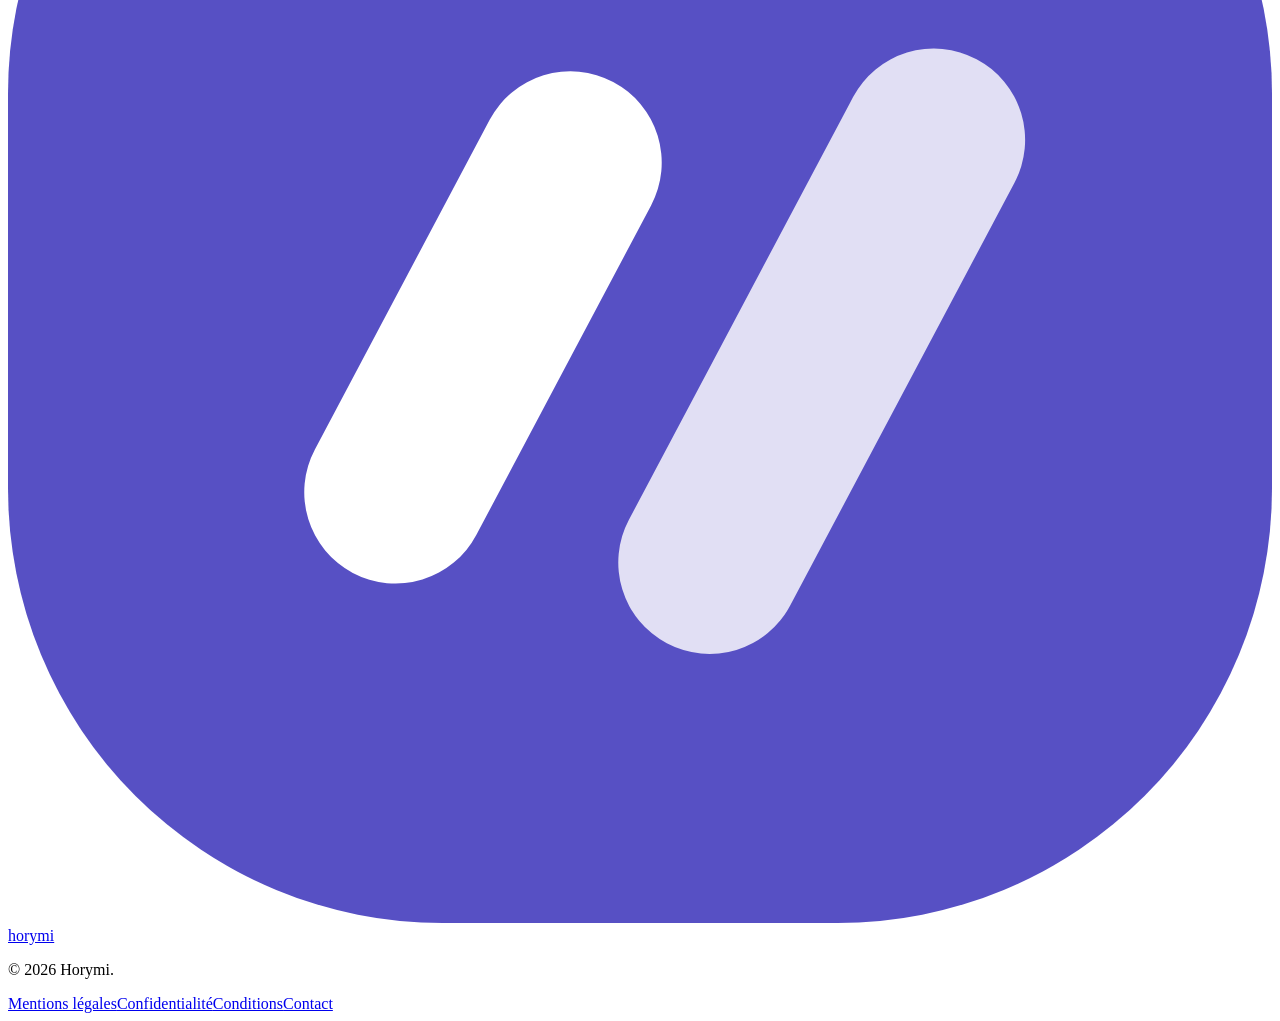
==== commit 2364e72a: "Add files via upload" ====
--- a/confidentialite.html
+++ b/confidentialite.html
@@ -3,20 +3,34 @@
   <head>
     <meta charset="utf-8" />
     <meta name="viewport" content="width=device-width, initial-scale=1" />
-    <meta name="description" content="Politique de confidentialité de l’application Horymi." />
-    <meta name="theme-color" content="#f7f7fb" />
-    <link rel="icon" type="image/svg+xml" href="assets/horymi-logo.svg" />
+    <meta name="description" content="Politique de confidentialité du site et de l’application Horymi." />
+    <meta name="robots" content="index,follow" />
     <title>Confidentialité — Horymi</title>
-    <style>
-      :root{--ink:#202039;--muted:#706f80;--light:#f7f7fb;--paper:#fff;--line:#e7e6ef;--violet:#5750c4;--violet-dark:#423ba1;--lavender:#efefff}*{box-sizing:border-box}html{scroll-behavior:smooth}body{margin:0;color:var(--ink);background:var(--light);font-family:Inter,-apple-system,BlinkMacSystemFont,"Segoe UI",sans-serif;-webkit-font-smoothing:antialiased}a{color:inherit;text-decoration:none}.wrap{width:min(850px,calc(100% - 48px));margin:auto}.site-header{border-bottom:1px solid var(--line);background:rgba(247,247,251,.85);backdrop-filter:blur(14px)}.nav{display:flex;align-items:center;justify-content:space-between;height:78px}.brand{display:flex;align-items:center;gap:10px;font-size:21px;font-weight:750;letter-spacing:-1px}.brand img{width:31px;height:31px}.back{display:inline-flex;align-items:center;gap:7px;color:#575669;font-size:14px;font-weight:700}.back:hover{color:var(--violet)}.hero{padding:100px 0 72px;background:radial-gradient(circle at 72% 15%,#e7e5ff,transparent 25rem),var(--light)}.eyebrow{margin:0 0 15px;color:var(--violet);font-size:12px;font-weight:750;letter-spacing:.09em;text-transform:uppercase}.hero h1{max-width:650px;margin:0;font-size:clamp(42px,6vw,68px);letter-spacing:-.07em;line-height:.98}.hero h1 em{color:var(--violet);font-family:Georgia,serif;font-weight:500}.hero p:last-child{max-width:570px;margin:22px 0 0;color:var(--muted);font-size:17px;line-height:1.58}.content{padding:70px 0 115px}.summary{display:flex;align-items:flex-start;gap:15px;margin-bottom:52px;padding:21px;border:1px solid #dcdaf4;border-radius:20px;background:var(--lavender)}.summary b{display:grid;place-items:center;flex:0 0 auto;width:38px;height:38px;border-radius:13px;color:var(--violet);background:#fff;font-size:19px}.summary p{margin:0;color:#55536d;font-size:14px;line-height:1.55}.policy{padding:0 8px}.policy section{padding:0 0 37px}.policy h2{margin:0 0 13px;font-size:24px;letter-spacing:-.045em}.policy p,.policy li{color:var(--muted);font-size:16px;line-height:1.62}.policy p{margin:0}.policy ul{display:grid;gap:13px;margin:16px 0 0;padding-left:22px}.policy li strong{color:var(--ink)}.contact-card{margin-top:5px;padding:25px;border-radius:22px;color:#fff;background:linear-gradient(135deg,#514ab8,#6d67d6)}.contact-card h2{margin:0;font-size:23px;letter-spacing:-.04em}.contact-card p{margin:8px 0 17px;color:#e9e8ff;font-size:15px;line-height:1.5}.mail{display:inline-flex;align-items:center;gap:8px;padding:11px 14px;border-radius:12px;color:var(--violet);background:#fff;font-size:14px;font-weight:750}.footer{padding:31px 0;border-top:1px solid var(--line);background:#fff}.footer-inner{display:flex;align-items:center;justify-content:space-between;gap:18px}.footer p{margin:0;color:#8c8a99;font-size:12px}.footer-links{display:flex;gap:19px;color:#666475;font-size:12px;font-weight:700}.footer-links a:hover{color:var(--violet)}@media(max-width:560px){.wrap{width:calc(100% - 32px)}.nav{height:68px}.hero{padding:67px 0 50px}.hero h1{font-size:43px}.content{padding:50px 0 75px}.policy{padding:0}.policy h2{font-size:22px}.policy p,.policy li{font-size:15px}.footer-inner{align-items:flex-start;flex-direction:column}}
-    </style>
+    <link rel="icon" href="assets/horymi-logo.svg" type="image/svg+xml" />
+    <link rel="apple-touch-icon" href="assets/horymi-touch-icon.png" />
+    <link rel="stylesheet" href="assets/legal.css" />
   </head>
   <body>
-    <header class="site-header"><nav class="nav wrap" aria-label="Navigation"><a class="brand" href="index.html"><img src="assets/horymi-logo.svg" alt="Logo Horymi" />horymi</a><a class="back" href="index.html">← Retour au site</a></nav></header>
-    <main>
-      <section class="hero"><div class="wrap"><p class="eyebrow">Politique de confidentialité</p><h1>Ta vie privée,<br /><em>sans compromis.</em></h1><p>Horymi est conçu pour t’aider à organiser ton temps tout en gardant tes données sous ton contrôle.</p></div></section>
-      <div class="content wrap"><div class="summary"><b>⌑</b><p><strong>En bref&nbsp;:</strong> Horymi ne vend pas tes données et n’affiche pas de publicité. Les déplacements et suppressions de ton agenda demandent toujours confirmation.</p></div><article class="policy"><section><h2>Dernière mise à jour</h2><p>1er octobre 2026</p></section><section><h2>Agenda et import</h2><p>Avec ton autorisation, Horymi lit les événements des calendriers que tu sélectionnes sur ton iPhone. L’app peut créer, déplacer ou supprimer un événement. Certaines créations locales clairement formulées peuvent être appliquées sans confirmation si tu choisis « Seulement si ambiguë » ou « Sauf modèle approuvé » dans les réglages avancés ; les déplacements, suppressions et actions de l’analyse distante demandent toujours une confirmation. Les événements restent dans tes calendriers sur l’appareil et dans les comptes de calendrier que tu utilises déjà. Horymi ne synchronise pas une copie complète de ton agenda dans son compte.</p><p style="margin-top:14px">Pour importer des événements, Horymi lit sur l’iPhone une page ou un fichier calendrier depuis l’adresse HTTPS fournie, ou reconnaît localement le texte d’une capture choisie. Tu vérifies les événements avant leur ajout. La page consultée peut recevoir les informations techniques habituelles d’une requête web, notamment l’adresse IP utilisée pour cette connexion.</p><p style="margin-top:14px">Si tu actives l’estimation de trajet par Maps, Horymi envoie à Apple Maps le lieu de départ habituel que tu as saisi et le lieu des événements concernés pour calculer un temps de trajet en voiture. Tu peux désactiver cette option ou choisir une durée fixe. Horymi conserve le lieu de départ dans les préférences de l’iPhone et n’envoie pas ces itinéraires à son propre service.</p></section><section><h2>Compte Horymi et profil</h2><p>Tu peux te connecter avec Apple. La connexion Google sera proposée seulement si elle est configurée et affichée dans l’app. Horymi reçoit un jeton d’identité du fournisseur choisi pour vérifier la connexion. Ce jeton peut contenir des informations comme une adresse e-mail, mais le service Horymi conserve dans sa base active seulement un identifiant de compte et une empreinte protégée de l’identifiant transmis par Apple ou Google ; il ne conserve pas ton mot de passe Apple ou Google. Le nom ou l’adresse e-mail fournis par le fournisseur, lorsqu’ils sont disponibles, servent à afficher ton compte sur l’iPhone.</p><p style="margin-top:14px">Une fois connecté, Horymi peut synchroniser les groupes de profil que tu actives : objectifs et validations manuelles, habitudes et horaires, ou préférences du profil. Le profil est conservé sur l’iPhone et les groupes choisis dans la base de données du service Horymi pour être restaurés après une reconnexion. Désactiver un groupe ne supprime pas sa copie déjà synchronisée ; tu peux suspendre toute synchronisation. Les modifications faites hors ligne restent sur l’iPhone jusqu’à leur synchronisation.</p><p style="margin-top:14px">Tu peux te déconnecter dans l’app. Le profil local est alors retiré de cet iPhone ; les changements non synchronisés sont signalés avant leur suppression. Tu peux aussi demander la suppression du compte après avoir confirmé ton identité avec Apple ou Google. Horymi efface alors le compte et le profil de sa base active ainsi que le profil local. Cette suppression ne retire pas les événements de tes calendriers et ne résilie pas un abonnement App Store ; celui-ci doit être géré séparément dans l’App Store.</p></section><section><h2>Assistant, voix et Horymi Plus</h2><p>Les demandes simples peuvent être traitées directement dans l’app. Avec ton autorisation, la reconnaissance vocale Apple transcrit ce que tu dis ; Horymi ne conserve pas d’enregistrement audio. Sur les appareils compatibles, certaines demandes peuvent aussi utiliser Apple Intelligence sur l’appareil.</p><p style="margin-top:14px">Si tu es connecté et que Horymi Plus est actif, l’analyse distante demande d’abord un accord distinct, désactivé par défaut et révocable dans l’app. Lorsque tu demandes une analyse, Horymi peut envoyer au service Horymi, puis à l’API OpenAI, le texte de ta demande et les sources que tu as autorisées : jusqu’à 80 événements récents ou à venir avec leurs titres, horaires et catégories, tes objectifs et leur progression, tes activités favorites, tes repères personnels et tes préférences d’organisation, y compris les lieux de repas que tu as saisis. La demande elle-même reste nécessaire même après cet accord. Si « Apprendre mon rythme » est activé et que les sources nécessaires sont autorisées, l’iPhone peut ajouter un résumé chiffré des quatre dernières semaines ; les anciens événements individuels ne sont pas envoyés pour ce résumé. Ce traitement sert à répondre à ta demande et à proposer des ajustements. Les modifications proposées par l’analyse distante sont toujours présentées dans l’app avant d’être appliquées.</p><p style="margin-top:14px">Horymi ne conserve pas l’historique des demandes ou des réponses IA dans sa base de profils. L’historique des textes demandés est désactivé par défaut sur l’iPhone ; si tu l’actives, l’app garde localement au plus 100 demandes pendant la durée choisie (7, 30 ou 90 jours). Tu peux les exporter ou les effacer dans l’app. Le service demande à l’API OpenAI de ne pas enregistrer la réponse comme état applicatif (<code>store: false</code>). OpenAI peut néanmoins traiter et conserver certaines données dans ses journaux de sécurité selon ses propres règles de conservation. Désactiver « Apprendre mon rythme » empêche l’envoi du résumé des semaines passées ; cela n’empêche pas l’envoi des données nécessaires à une analyse Plus que tu demandes.</p></section><section><h2>Abonnements et services utilisés</h2><p>Apple traite les achats intégrés. RevenueCat vérifie l’accès à Horymi Plus ; après connexion, l’identifiant de compte Horymi peut être associé à l’état et à l’historique de l’abonnement pour cette vérification. Cloudflare héberge le service de compte, le profil synchronisé et le relais de l’analyse IA. Apple, Google, RevenueCat, Cloudflare et OpenAI traitent les données nécessaires à leurs fonctions selon leurs propres politiques.</p><p style="margin-top:14px">Horymi n’affiche pas de publicité, ne vend pas tes données et n’effectue pas de suivi publicitaire.</p></section><section><h2>Tes choix et la conservation</h2><p>Tu peux modifier les autorisations Calendrier, Micro, Reconnaissance vocale et Notifications dans les Réglages iOS. Dans Horymi, tu peux choisir les calendriers affichés, les groupes de profil synchronisés et les sources envoyées à l’analyse distante, retirer l’accord pour cette analyse, désactiver l’apprentissage du rythme, gérer l’historique local des demandes, te déconnecter ou supprimer ton compte.</p><p style="margin-top:14px">Le profil synchronisé est conservé tant que ton compte existe, puis supprimé de la base active lorsque tu supprimes ce compte. Les données conservées par les fournisseurs de calendrier, d’identité, d’achat ou d’analyse suivent leurs propres durées de conservation. La session Horymi sur l’iPhone expire au bout de 30 jours ; une nouvelle connexion est alors nécessaire.</p></section><section><h2>Nous contacter</h2><p>Pour toute question sur tes données ou cette politique, écris à <strong><a href="mailto:contact.hory@icloud.com">contact.hory@icloud.com</a></strong>.</p></section></article></div>
+    <a class="skip-link" href="#contenu">Aller au contenu</a>
+    <header class="site-header"><nav class="nav wrap" aria-label="Navigation"><a class="brand" href="index.html"><img src="assets/horymi-logo.svg" alt="" />horymi</a><a class="back" href="index.html">← Retour au site</a></nav></header>
+    <main id="contenu">
+      <section class="hero"><div class="wrap"><p class="eyebrow">Vie privée</p><h1>Ta confiance, <em>clairement.</em></h1><p>Cette page distingue les données techniques du site et celles utilisées par l’application iOS.</p></div></section>
+      <div class="content wrap">
+        <aside class="notice" aria-label="Information importante"><strong>Point à vérifier avant activation de l’IA ou de la synchronisation :</strong> le nom de l’hébergeur du serveur Horymi, le fournisseur d’IA et leurs pays de traitement ne figurent pas dans la configuration fournie. Ils devront être ajoutés à cette politique avant l’ouverture de ces fonctions.</aside>
+        <div class="summary"><b>⌑</b><p><strong>En bref :</strong> le site n’embarque ni publicité ni outil de mesure d’audience. Horymi ne vend pas les données personnelles. L’application demande les autorisations iOS nécessaires au moment utile et l’IA distante est conçue pour rester désactivée sans accord explicite.</p></div>
+        <article class="policy">
+          <section><h2>Responsable et contact</h2><p>Le responsable du traitement est l’éditeur de Horymi, établi en France. Ses informations complètes figurent dans les <a href="mentions-legales.html">mentions légales</a>. Pour toute question relative aux données personnelles : <a href="mailto:contact.hory@icloud.com">contact.hory@icloud.com</a>.</p></section>
+          <section><h2>Le site horymi.app</h2><p>Le site est une page de présentation statique. Il ne comporte ni formulaire, ni compte, ni cookie publicitaire, ni outil d’analyse d’audience intégré.</p><div class="table-wrap" style="margin-top:18px"><table class="data-table"><thead><tr><th>Donnée</th><th>Pourquoi</th><th>Base / durée</th><th>Destinataire</th></tr></thead><tbody><tr><td>Adresse IP et journaux techniques de consultation</td><td>Sécurité, diffusion et maintien du site</td><td>Intérêt légitime ; durée gérée par l’hébergeur</td><td>GitHub Pages</td></tr><tr><td>Contenu d’un e-mail envoyé volontairement</td><td>Répondre à la demande</td><td>Intérêt légitime ou mesures précontractuelles ; durée nécessaire au suivi puis archivage limité</td><td>Éditeur Horymi et Apple/iCloud pour la messagerie</td></tr></tbody></table></div><p style="margin-top:14px">GitHub indique conserver des journaux techniques, dont l’adresse IP des visiteurs, à des fins de sécurité. Les politiques des fournisseurs tiers restent applicables à leurs propres traitements.</p></section>
+          <section><h2>Les données utilisées par l’application</h2><p>Selon les fonctions activées, l’application peut traiter les catégories suivantes :</p><ul><li><strong>Agenda :</strong> titres, dates, heures, lieux et autres informations d’événements accessibles via Calendrier iOS, afin d’afficher, organiser ou proposer une modification après confirmation.</li><li><strong>Voix :</strong> le micro et la reconnaissance vocale iOS, seulement après autorisation, pour transcrire une demande. Horymi ne prévoit pas de conservation d’enregistrement audio.</li><li><strong>Profil :</strong> objectifs, repères, habitudes, préférences et paramètres, conservés localement puis synchronisables si l’utilisateur choisit d’activer un compte.</li><li><strong>Compte :</strong> identifiant technique, jeton de session et, selon le fournisseur choisi, informations transmises par Apple ou Google afin de créer et administrer le compte facultatif.</li><li><strong>Abonnement :</strong> informations d’état de l’accès Horymi Plus, traitées avec Apple et RevenueCat pour vérifier les droits d’achat.</li><li><strong>IA distante optionnelle :</strong> demande écrite ou transcrite, ainsi que les seules sources sélectionnées par l’utilisateur (par exemple événements, objectifs ou préférences), lorsque l’accord dédié est activé.</li></ul></section>
+          <section><h2>Finalités et choix</h2><p>Ces données servent à fournir les fonctions demandées, sécuriser l’accès, synchroniser un profil à la demande, vérifier l’abonnement et, avec accord spécifique, produire une réponse d’IA. Les autorisations Calendrier, Micro, Reconnaissance vocale, Face ID et Notifications peuvent être retirées à tout moment dans les Réglages iOS. L’IA distante et la synchronisation sont des choix distincts.</p></section>
+          <section><h2>Partage et transferts</h2><p>Les fournisseurs susceptibles d’intervenir sont Apple (iOS, Calendrier, reconnaissance vocale, connexion et achats), RevenueCat (vérification d’abonnement), GitHub (hébergement du site), Apple/iCloud (messagerie si tu écris) et, lorsqu’ils seront configurés, le serveur Horymi et le fournisseur d’IA. Certains de ces services peuvent traiter des données hors de l’Espace économique européen. Les garanties applicables et la localisation précise devront être documentées avant l’activation des services concernés.</p><p style="margin-top:14px">Horymi n’affiche pas de publicité et ne vend ni ne loue de données personnelles.</p></section>
+          <section><h2>Conservation et sécurité</h2><p>Les données locales de l’application restent sur l’appareil jusqu’à leur suppression dans l’app ou à la suppression de l’app. Les données synchronisées, les informations de compte et les données d’achat suivent les durées nécessaires au fonctionnement du service et aux obligations applicables ; leurs durées précises devront être indiquées avec le prestataire de synchronisation. Les données d’achat sont aussi soumises aux politiques d’Apple et de RevenueCat.</p></section>
+          <section><h2>Cookies</h2><p>Horymi n’utilise pas de cookie ou traceur non essentiel sur ce site. Si un outil de mesure, publicité ou contenu tiers nécessitant un consentement est ajouté, cette page et un mécanisme de choix seront mis à jour avant son activation.</p></section>
+          <section><h2>Tes droits</h2><p>Dans les conditions prévues par la réglementation, tu peux demander l’accès, la rectification, l’effacement, la limitation, l’opposition, la portabilité ou le retrait de ton consentement. Écris à <a href="mailto:contact.hory@icloud.com">contact.hory@icloud.com</a>. Tu peux également introduire une réclamation auprès de la CNIL.</p></section>
+          <section><h2>Évolutions</h2><p>Cette politique sera actualisée avant tout changement matériel, notamment l’activation d’un nouveau sous-traitant, de l’IA distante ou de la synchronisation de compte.</p><p style="margin-top:14px"><strong>Dernière mise à jour :</strong> 3 octobre 2026.</p></section>
+        </article>
+      </div>
     </main>
-    <footer class="footer"><div class="footer-inner wrap"><a class="brand" href="index.html"><img src="assets/horymi-logo.svg" alt="" />horymi</a><p>© 2026 Horymi. Ton temps, plus simplement.</p><div class="footer-links"><a href="confidentialite.html">Confidentialité</a><a href="contact.html">Nous contacter</a></div></div></footer>
+    <footer class="footer"><div class="footer-inner wrap"><a class="brand" href="index.html"><img src="assets/horymi-logo.svg" alt="" />horymi</a><p>© 2026 Horymi.</p><div class="footer-links"><a href="mentions-legales.html">Mentions légales</a><a href="confidentialite.html">Confidentialité</a><a href="conditions.html">Conditions</a><a href="contact.html">Contact</a></div></div></footer>
   </body>
 </html>
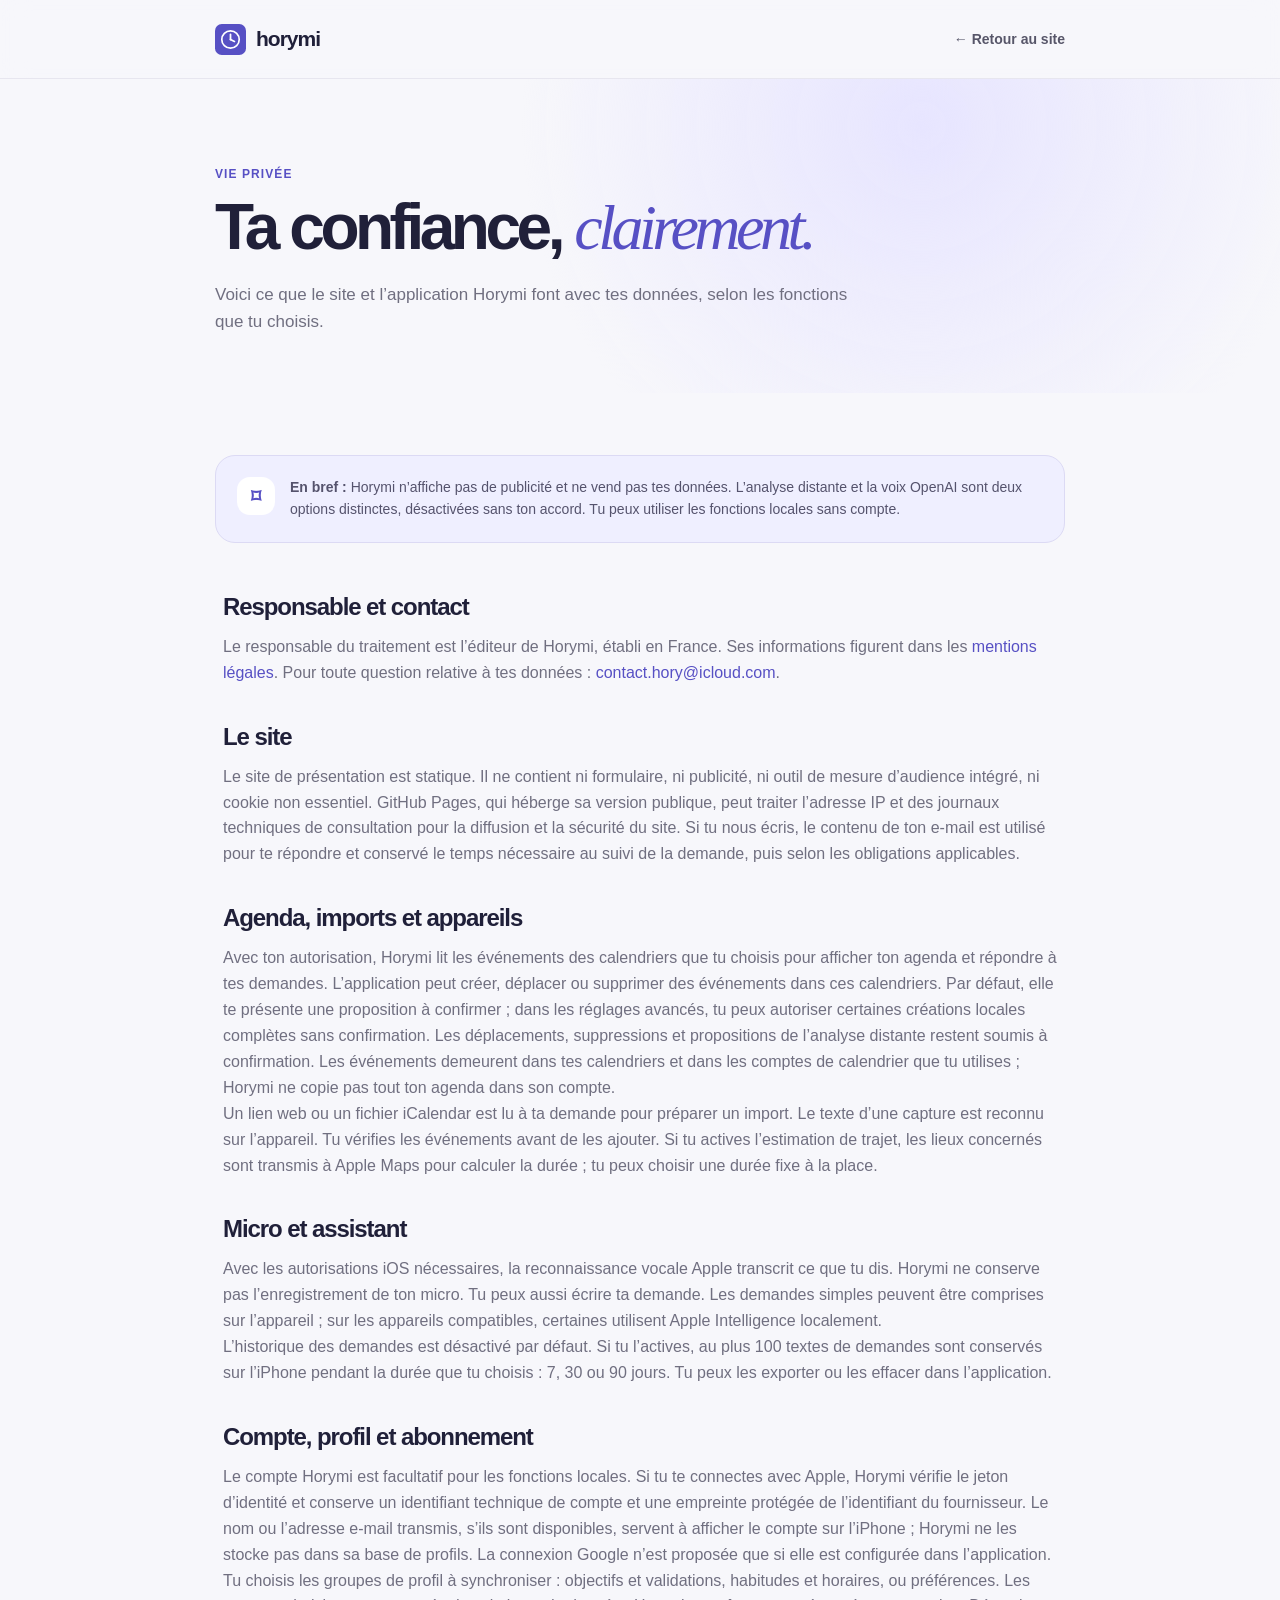
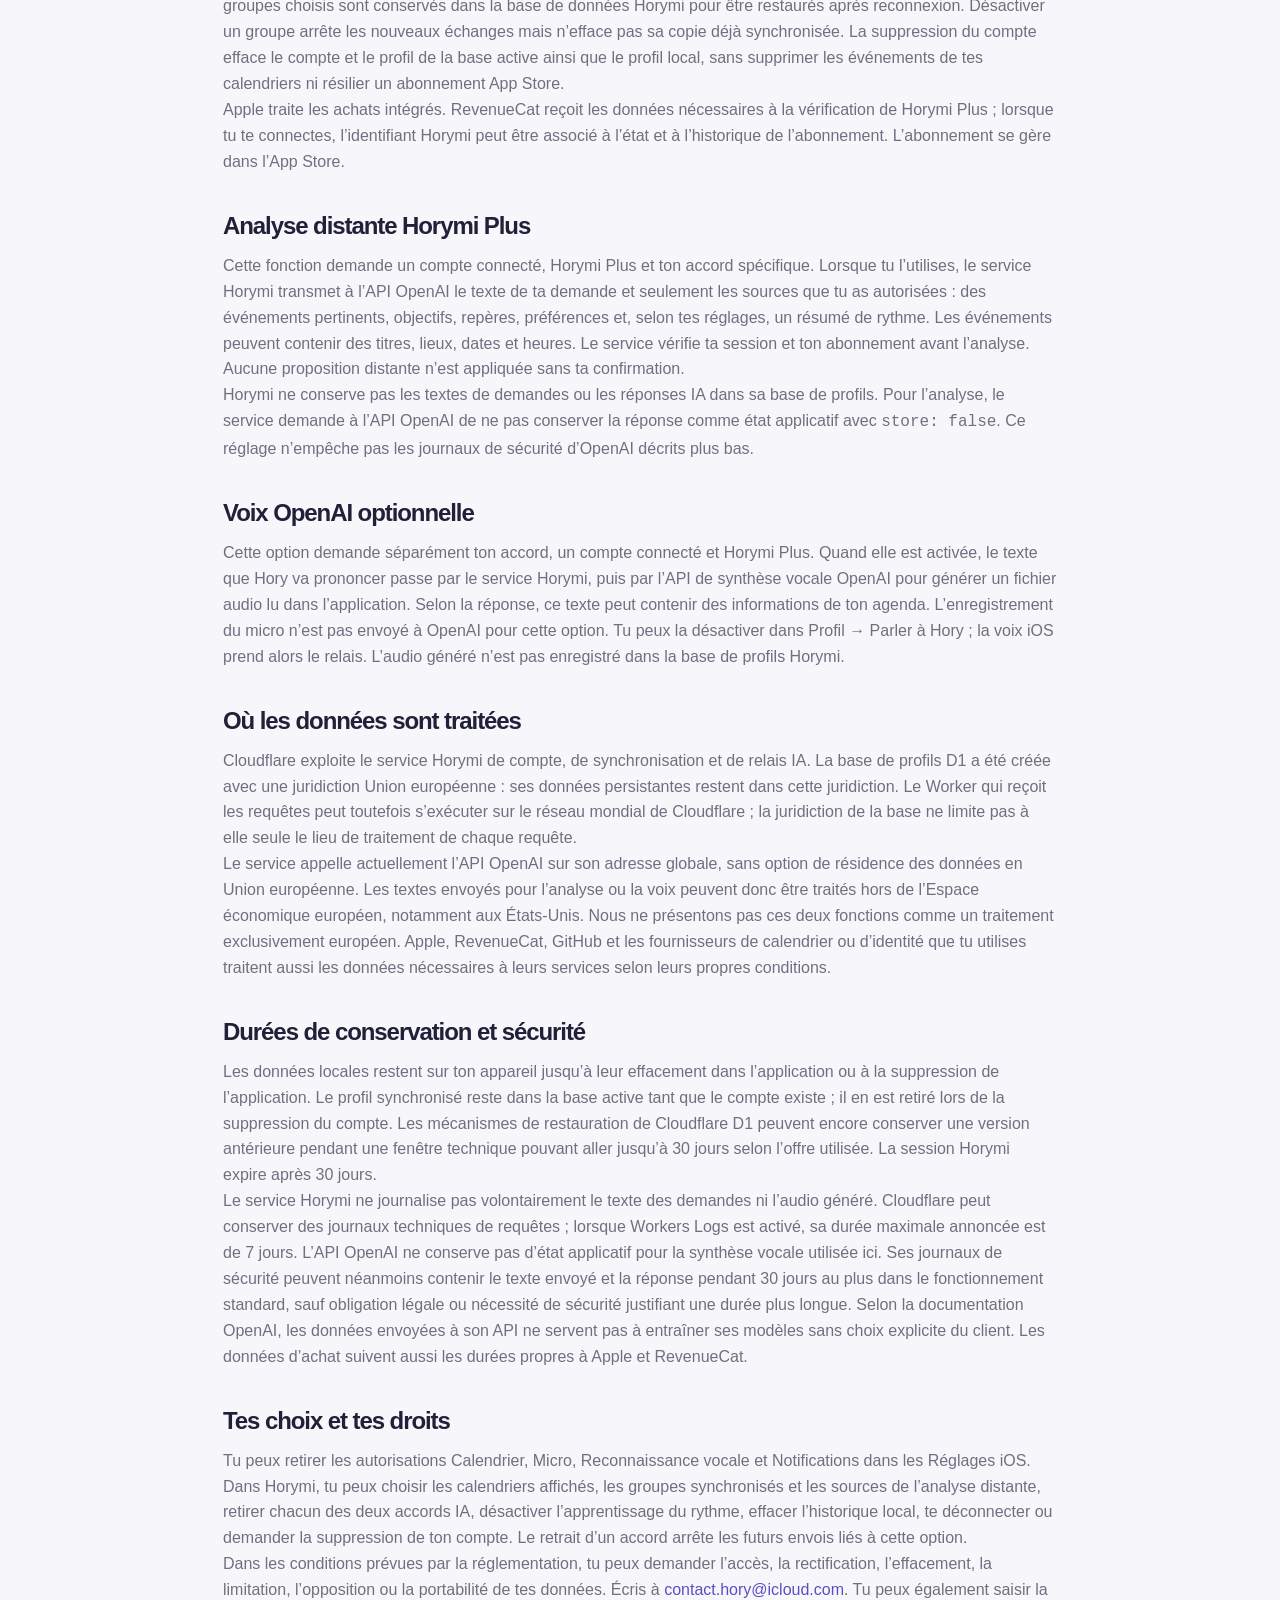
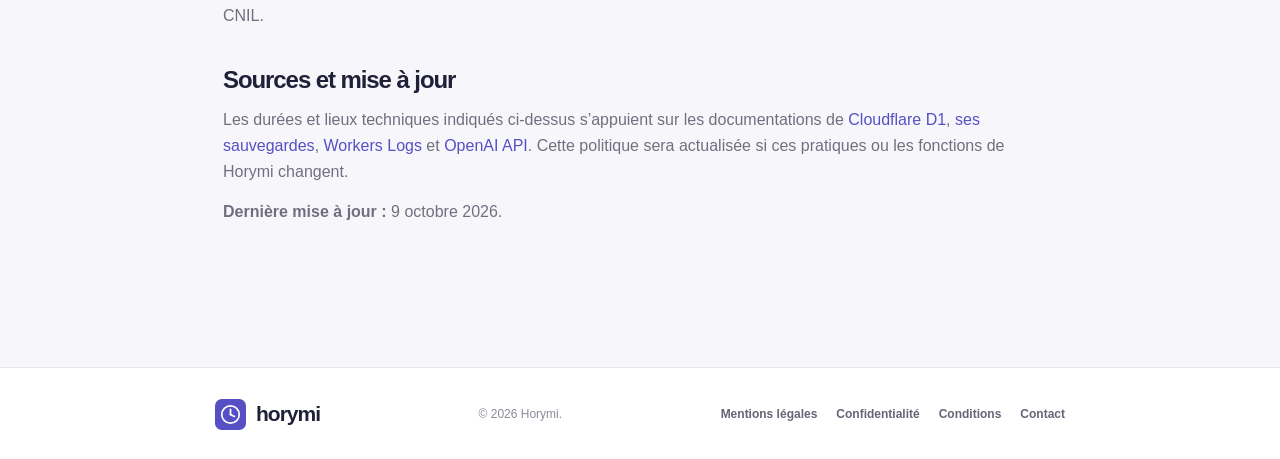
==== commit 323b6b54: "Mettre à jour la politique Horymi 1.0 (8)" ====
--- a/confidentialite.html
+++ b/confidentialite.html
@@ -14,20 +14,21 @@
     <a class="skip-link" href="#contenu">Aller au contenu</a>
     <header class="site-header"><nav class="nav wrap" aria-label="Navigation"><a class="brand" href="index.html"><img src="assets/horymi-logo.svg" alt="" />horymi</a><a class="back" href="index.html">← Retour au site</a></nav></header>
     <main id="contenu">
-      <section class="hero"><div class="wrap"><p class="eyebrow">Vie privée</p><h1>Ta confiance, <em>clairement.</em></h1><p>Cette page distingue les données techniques du site et celles utilisées par l’application iOS.</p></div></section>
+      <section class="hero"><div class="wrap"><p class="eyebrow">Vie privée</p><h1>Ta confiance, <em>clairement.</em></h1><p>Voici ce que le site et l’application Horymi font avec tes données, selon les fonctions que tu choisis.</p></div></section>
       <div class="content wrap">
-        <aside class="notice" aria-label="Information importante"><strong>Point à vérifier avant activation de l’IA ou de la synchronisation :</strong> le nom de l’hébergeur du serveur Horymi, le fournisseur d’IA et leurs pays de traitement ne figurent pas dans la configuration fournie. Ils devront être ajoutés à cette politique avant l’ouverture de ces fonctions.</aside>
-        <div class="summary"><b>⌑</b><p><strong>En bref :</strong> le site n’embarque ni publicité ni outil de mesure d’audience. Horymi ne vend pas les données personnelles. L’application demande les autorisations iOS nécessaires au moment utile et l’IA distante est conçue pour rester désactivée sans accord explicite.</p></div>
+        <div class="summary"><b>⌑</b><p><strong>En bref :</strong> Horymi n’affiche pas de publicité et ne vend pas tes données. L’analyse distante et la voix OpenAI sont deux options distinctes, désactivées sans ton accord. Tu peux utiliser les fonctions locales sans compte.</p></div>
         <article class="policy">
-          <section><h2>Responsable et contact</h2><p>Le responsable du traitement est l’éditeur de Horymi, établi en France. Ses informations complètes figurent dans les <a href="mentions-legales.html">mentions légales</a>. Pour toute question relative aux données personnelles : <a href="mailto:contact.hory@icloud.com">contact.hory@icloud.com</a>.</p></section>
-          <section><h2>Le site horymi.app</h2><p>Le site est une page de présentation statique. Il ne comporte ni formulaire, ni compte, ni cookie publicitaire, ni outil d’analyse d’audience intégré.</p><div class="table-wrap" style="margin-top:18px"><table class="data-table"><thead><tr><th>Donnée</th><th>Pourquoi</th><th>Base / durée</th><th>Destinataire</th></tr></thead><tbody><tr><td>Adresse IP et journaux techniques de consultation</td><td>Sécurité, diffusion et maintien du site</td><td>Intérêt légitime ; durée gérée par l’hébergeur</td><td>GitHub Pages</td></tr><tr><td>Contenu d’un e-mail envoyé volontairement</td><td>Répondre à la demande</td><td>Intérêt légitime ou mesures précontractuelles ; durée nécessaire au suivi puis archivage limité</td><td>Éditeur Horymi et Apple/iCloud pour la messagerie</td></tr></tbody></table></div><p style="margin-top:14px">GitHub indique conserver des journaux techniques, dont l’adresse IP des visiteurs, à des fins de sécurité. Les politiques des fournisseurs tiers restent applicables à leurs propres traitements.</p></section>
-          <section><h2>Les données utilisées par l’application</h2><p>Selon les fonctions activées, l’application peut traiter les catégories suivantes :</p><ul><li><strong>Agenda :</strong> titres, dates, heures, lieux et autres informations d’événements accessibles via Calendrier iOS, afin d’afficher, organiser ou proposer une modification après confirmation.</li><li><strong>Voix :</strong> le micro et la reconnaissance vocale iOS, seulement après autorisation, pour transcrire une demande. Horymi ne prévoit pas de conservation d’enregistrement audio.</li><li><strong>Profil :</strong> objectifs, repères, habitudes, préférences et paramètres, conservés localement puis synchronisables si l’utilisateur choisit d’activer un compte.</li><li><strong>Compte :</strong> identifiant technique, jeton de session et, selon le fournisseur choisi, informations transmises par Apple ou Google afin de créer et administrer le compte facultatif.</li><li><strong>Abonnement :</strong> informations d’état de l’accès Horymi Plus, traitées avec Apple et RevenueCat pour vérifier les droits d’achat.</li><li><strong>IA distante optionnelle :</strong> demande écrite ou transcrite, ainsi que les seules sources sélectionnées par l’utilisateur (par exemple événements, objectifs ou préférences), lorsque l’accord dédié est activé.</li></ul></section>
-          <section><h2>Finalités et choix</h2><p>Ces données servent à fournir les fonctions demandées, sécuriser l’accès, synchroniser un profil à la demande, vérifier l’abonnement et, avec accord spécifique, produire une réponse d’IA. Les autorisations Calendrier, Micro, Reconnaissance vocale, Face ID et Notifications peuvent être retirées à tout moment dans les Réglages iOS. L’IA distante et la synchronisation sont des choix distincts.</p></section>
-          <section><h2>Partage et transferts</h2><p>Les fournisseurs susceptibles d’intervenir sont Apple (iOS, Calendrier, reconnaissance vocale, connexion et achats), RevenueCat (vérification d’abonnement), GitHub (hébergement du site), Apple/iCloud (messagerie si tu écris) et, lorsqu’ils seront configurés, le serveur Horymi et le fournisseur d’IA. Certains de ces services peuvent traiter des données hors de l’Espace économique européen. Les garanties applicables et la localisation précise devront être documentées avant l’activation des services concernés.</p><p style="margin-top:14px">Horymi n’affiche pas de publicité et ne vend ni ne loue de données personnelles.</p></section>
-          <section><h2>Conservation et sécurité</h2><p>Les données locales de l’application restent sur l’appareil jusqu’à leur suppression dans l’app ou à la suppression de l’app. Les données synchronisées, les informations de compte et les données d’achat suivent les durées nécessaires au fonctionnement du service et aux obligations applicables ; leurs durées précises devront être indiquées avec le prestataire de synchronisation. Les données d’achat sont aussi soumises aux politiques d’Apple et de RevenueCat.</p></section>
-          <section><h2>Cookies</h2><p>Horymi n’utilise pas de cookie ou traceur non essentiel sur ce site. Si un outil de mesure, publicité ou contenu tiers nécessitant un consentement est ajouté, cette page et un mécanisme de choix seront mis à jour avant son activation.</p></section>
-          <section><h2>Tes droits</h2><p>Dans les conditions prévues par la réglementation, tu peux demander l’accès, la rectification, l’effacement, la limitation, l’opposition, la portabilité ou le retrait de ton consentement. Écris à <a href="mailto:contact.hory@icloud.com">contact.hory@icloud.com</a>. Tu peux également introduire une réclamation auprès de la CNIL.</p></section>
-          <section><h2>Évolutions</h2><p>Cette politique sera actualisée avant tout changement matériel, notamment l’activation d’un nouveau sous-traitant, de l’IA distante ou de la synchronisation de compte.</p><p style="margin-top:14px"><strong>Dernière mise à jour :</strong> 3 octobre 2026.</p></section>
+          <section><h2>Responsable et contact</h2><p>Le responsable du traitement est l’éditeur de Horymi, établi en France. Ses informations figurent dans les <a href="mentions-legales.html">mentions légales</a>. Pour toute question relative à tes données : <a href="mailto:contact.hory@icloud.com">contact.hory@icloud.com</a>.</p></section>
+          <section><h2>Le site</h2><p>Le site de présentation est statique. Il ne contient ni formulaire, ni publicité, ni outil de mesure d’audience intégré, ni cookie non essentiel. GitHub Pages, qui héberge sa version publique, peut traiter l’adresse IP et des journaux techniques de consultation pour la diffusion et la sécurité du site. Si tu nous écris, le contenu de ton e-mail est utilisé pour te répondre et conservé le temps nécessaire au suivi de la demande, puis selon les obligations applicables.</p></section>
+          <section><h2>Agenda, imports et appareils</h2><p>Avec ton autorisation, Horymi lit les événements des calendriers que tu choisis pour afficher ton agenda et répondre à tes demandes. L’application peut créer, déplacer ou supprimer des événements dans ces calendriers. Par défaut, elle te présente une proposition à confirmer ; dans les réglages avancés, tu peux autoriser certaines créations locales complètes sans confirmation. Les déplacements, suppressions et propositions de l’analyse distante restent soumis à confirmation. Les événements demeurent dans tes calendriers et dans les comptes de calendrier que tu utilises ; Horymi ne copie pas tout ton agenda dans son compte.</p><p>Un lien web ou un fichier iCalendar est lu à ta demande pour préparer un import. Le texte d’une capture est reconnu sur l’appareil. Tu vérifies les événements avant de les ajouter. Si tu actives l’estimation de trajet, les lieux concernés sont transmis à Apple Maps pour calculer la durée ; tu peux choisir une durée fixe à la place.</p></section>
+          <section><h2>Micro et assistant</h2><p>Avec les autorisations iOS nécessaires, la reconnaissance vocale Apple transcrit ce que tu dis. Horymi ne conserve pas l’enregistrement de ton micro. Tu peux aussi écrire ta demande. Les demandes simples peuvent être comprises sur l’appareil ; sur les appareils compatibles, certaines utilisent Apple Intelligence localement.</p><p>L’historique des demandes est désactivé par défaut. Si tu l’actives, au plus 100 textes de demandes sont conservés sur l’iPhone pendant la durée que tu choisis : 7, 30 ou 90 jours. Tu peux les exporter ou les effacer dans l’application.</p></section>
+          <section><h2>Compte, profil et abonnement</h2><p>Le compte Horymi est facultatif pour les fonctions locales. Si tu te connectes avec Apple, Horymi vérifie le jeton d’identité et conserve un identifiant technique de compte et une empreinte protégée de l’identifiant du fournisseur. Le nom ou l’adresse e-mail transmis, s’ils sont disponibles, servent à afficher le compte sur l’iPhone ; Horymi ne les stocke pas dans sa base de profils. La connexion Google n’est proposée que si elle est configurée dans l’application.</p><p>Tu choisis les groupes de profil à synchroniser : objectifs et validations, habitudes et horaires, ou préférences. Les groupes choisis sont conservés dans la base de données Horymi pour être restaurés après reconnexion. Désactiver un groupe arrête les nouveaux échanges mais n’efface pas sa copie déjà synchronisée. La suppression du compte efface le compte et le profil de la base active ainsi que le profil local, sans supprimer les événements de tes calendriers ni résilier un abonnement App Store.</p><p>Apple traite les achats intégrés. RevenueCat reçoit les données nécessaires à la vérification de Horymi Plus ; lorsque tu te connectes, l’identifiant Horymi peut être associé à l’état et à l’historique de l’abonnement. L’abonnement se gère dans l’App Store.</p></section>
+          <section><h2>Analyse distante Horymi Plus</h2><p>Cette fonction demande un compte connecté, Horymi Plus et ton accord spécifique. Lorsque tu l’utilises, le service Horymi transmet à l’API OpenAI le texte de ta demande et seulement les sources que tu as autorisées : des événements pertinents, objectifs, repères, préférences et, selon tes réglages, un résumé de rythme. Les événements peuvent contenir des titres, lieux, dates et heures. Le service vérifie ta session et ton abonnement avant l’analyse. Aucune proposition distante n’est appliquée sans ta confirmation.</p><p>Horymi ne conserve pas les textes de demandes ou les réponses IA dans sa base de profils. Pour l’analyse, le service demande à l’API OpenAI de ne pas conserver la réponse comme état applicatif avec <code>store: false</code>. Ce réglage n’empêche pas les journaux de sécurité d’OpenAI décrits plus bas.</p></section>
+          <section><h2>Voix OpenAI optionnelle</h2><p>Cette option demande séparément ton accord, un compte connecté et Horymi Plus. Quand elle est activée, le texte que Hory va prononcer passe par le service Horymi, puis par l’API de synthèse vocale OpenAI pour générer un fichier audio lu dans l’application. Selon la réponse, ce texte peut contenir des informations de ton agenda. L’enregistrement du micro n’est pas envoyé à OpenAI pour cette option. Tu peux la désactiver dans Profil → Parler à Hory ; la voix iOS prend alors le relais. L’audio généré n’est pas enregistré dans la base de profils Horymi.</p></section>
+          <section><h2>Où les données sont traitées</h2><p>Cloudflare exploite le service Horymi de compte, de synchronisation et de relais IA. La base de profils D1 a été créée avec une juridiction Union européenne : ses données persistantes restent dans cette juridiction. Le Worker qui reçoit les requêtes peut toutefois s’exécuter sur le réseau mondial de Cloudflare ; la juridiction de la base ne limite pas à elle seule le lieu de traitement de chaque requête.</p><p>Le service appelle actuellement l’API OpenAI sur son adresse globale, sans option de résidence des données en Union européenne. Les textes envoyés pour l’analyse ou la voix peuvent donc être traités hors de l’Espace économique européen, notamment aux États-Unis. Nous ne présentons pas ces deux fonctions comme un traitement exclusivement européen. Apple, RevenueCat, GitHub et les fournisseurs de calendrier ou d’identité que tu utilises traitent aussi les données nécessaires à leurs services selon leurs propres conditions.</p></section>
+          <section><h2>Durées de conservation et sécurité</h2><p>Les données locales restent sur ton appareil jusqu’à leur effacement dans l’application ou à la suppression de l’application. Le profil synchronisé reste dans la base active tant que le compte existe ; il en est retiré lors de la suppression du compte. Les mécanismes de restauration de Cloudflare D1 peuvent encore conserver une version antérieure pendant une fenêtre technique pouvant aller jusqu’à 30 jours selon l’offre utilisée. La session Horymi expire après 30 jours.</p><p>Le service Horymi ne journalise pas volontairement le texte des demandes ni l’audio généré. Cloudflare peut conserver des journaux techniques de requêtes ; lorsque Workers Logs est activé, sa durée maximale annoncée est de 7 jours. L’API OpenAI ne conserve pas d’état applicatif pour la synthèse vocale utilisée ici. Ses journaux de sécurité peuvent néanmoins contenir le texte envoyé et la réponse pendant 30 jours au plus dans le fonctionnement standard, sauf obligation légale ou nécessité de sécurité justifiant une durée plus longue. Selon la documentation OpenAI, les données envoyées à son API ne servent pas à entraîner ses modèles sans choix explicite du client. Les données d’achat suivent aussi les durées propres à Apple et RevenueCat.</p></section>
+          <section><h2>Tes choix et tes droits</h2><p>Tu peux retirer les autorisations Calendrier, Micro, Reconnaissance vocale et Notifications dans les Réglages iOS. Dans Horymi, tu peux choisir les calendriers affichés, les groupes synchronisés et les sources de l’analyse distante, retirer chacun des deux accords IA, désactiver l’apprentissage du rythme, effacer l’historique local, te déconnecter ou demander la suppression de ton compte. Le retrait d’un accord arrête les futurs envois liés à cette option.</p><p>Dans les conditions prévues par la réglementation, tu peux demander l’accès, la rectification, l’effacement, la limitation, l’opposition ou la portabilité de tes données. Écris à <a href="mailto:contact.hory@icloud.com">contact.hory@icloud.com</a>. Tu peux également saisir la CNIL.</p></section>
+          <section><h2>Sources et mise à jour</h2><p>Les durées et lieux techniques indiqués ci-dessus s’appuient sur les documentations de <a href="https://developers.cloudflare.com/d1/configuration/data-location/">Cloudflare D1</a>, <a href="https://developers.cloudflare.com/d1/reference/time-travel/">ses sauvegardes</a>, <a href="https://developers.cloudflare.com/workers/observability/logs/workers-logs/">Workers Logs</a> et <a href="https://developers.openai.com/api/docs/guides/your-data">OpenAI API</a>. Cette politique sera actualisée si ces pratiques ou les fonctions de Horymi changent.</p><p style="margin-top:14px"><strong>Dernière mise à jour :</strong> 9 octobre 2026.</p></section>
         </article>
       </div>
     </main>
--- a/assets/legal.css
+++ b/assets/legal.css
@@ -0,0 +1 @@
+:root{--ink:#202039;--muted:#706f80;--light:#f7f7fb;--paper:#fff;--line:#e7e6ef;--violet:#5750c4;--lavender:#efefff;--warning:#fff6df;--warning-line:#e7cc78}*{box-sizing:border-box}html{scroll-behavior:smooth}body{margin:0;min-width:320px;color:var(--ink);background:var(--light);font-family:Inter,-apple-system,BlinkMacSystemFont,"Segoe UI",sans-serif;-webkit-font-smoothing:antialiased}a{color:inherit;text-decoration:none}.skip-link{position:absolute;z-index:5;left:16px;top:-60px;padding:11px 15px;border-radius:10px;color:#fff;background:var(--violet);font-weight:700}.skip-link:focus{top:14px}.wrap{width:min(850px,calc(100% - 48px));margin:auto}.site-header{border-bottom:1px solid var(--line);background:rgba(247,247,251,.9);backdrop-filter:blur(14px)}.nav{display:flex;align-items:center;justify-content:space-between;height:78px}.brand{display:flex;align-items:center;gap:10px;font-size:21px;font-weight:750;letter-spacing:-1px}.brand img{width:31px;height:31px}.back{display:inline-flex;align-items:center;gap:7px;color:#575669;font-size:14px;font-weight:700}.back:hover,.footer-links a:hover,.policy a{color:var(--violet)}.hero{padding:88px 0 58px;background:radial-gradient(circle at 72% 15%,#e7e5ff,transparent 25rem),var(--light)}.eyebrow{margin:0 0 15px;color:var(--violet);font-size:12px;font-weight:750;letter-spacing:.09em;text-transform:uppercase}.hero h1{max-width:680px;margin:0;font-size:clamp(40px,6vw,64px);letter-spacing:-.07em;line-height:.98}.hero h1 em{color:var(--violet);font-family:Georgia,serif;font-weight:500}.hero p:last-child{max-width:640px;margin:22px 0 0;color:var(--muted);font-size:17px;line-height:1.58}.content{padding:62px 0 105px}.notice{margin:0 0 45px;padding:20px 22px;border:1px solid var(--warning-line);border-radius:18px;background:var(--warning);color:#70561c;font-size:14px;line-height:1.55}.notice strong{color:#533d08}.summary{display:flex;align-items:flex-start;gap:15px;margin-bottom:50px;padding:21px;border:1px solid #dcdaf4;border-radius:20px;background:var(--lavender)}.summary b{display:grid;place-items:center;flex:0 0 auto;width:38px;height:38px;border-radius:13px;color:var(--violet);background:#fff;font-size:19px}.summary p{margin:0;color:#55536d;font-size:14px;line-height:1.55}.policy{padding:0 8px}.policy section{padding:0 0 37px}.policy h2{margin:0 0 13px;font-size:24px;letter-spacing:-.045em}.policy h3{margin:23px 0 9px;font-size:18px;letter-spacing:-.025em}.policy p,.policy li{color:var(--muted);font-size:16px;line-height:1.62}.policy p{margin:0}.policy ul{display:grid;gap:11px;margin:16px 0 0;padding-left:22px}.policy li strong{color:var(--ink)}.table-wrap{overflow-x:auto;border:1px solid var(--line);border-radius:16px}.data-table{width:100%;min-width:650px;border-collapse:collapse;background:#fff;text-align:left}.data-table th,.data-table td{padding:14px 16px;border-bottom:1px solid var(--line);vertical-align:top;color:var(--muted);font-size:14px;line-height:1.5}.data-table th{color:var(--ink);background:#fbfbfd;font-size:13px}.data-table tr:last-child td{border-bottom:0}.contact-card{margin-top:5px;padding:25px;border-radius:22px;color:#fff;background:linear-gradient(135deg,#514ab8,#6d67d6)}.contact-card h2{margin:0;font-size:23px;letter-spacing:-.04em}.contact-card p{margin:8px 0 17px;color:#e9e8ff;font-size:15px;line-height:1.5}.mail{display:inline-flex;align-items:center;gap:8px;padding:11px 14px;border-radius:12px;color:var(--violet);background:#fff;font-size:14px;font-weight:750}.footer{padding:31px 0;border-top:1px solid var(--line);background:#fff}.footer-inner{display:flex;align-items:center;justify-content:space-between;gap:18px}.footer p{margin:0;color:#8c8a99;font-size:12px}.footer-links{display:flex;flex-wrap:wrap;gap:12px 19px;color:#666475;font-size:12px;font-weight:700}@media(max-width:560px){.wrap{width:calc(100% - 32px)}.nav{height:68px}.hero{padding:67px 0 50px}.hero h1{font-size:43px}.content{padding:50px 0 75px}.policy{padding:0}.policy h2{font-size:22px}.policy p,.policy li{font-size:15px}.footer-inner{align-items:flex-start;flex-direction:column}}
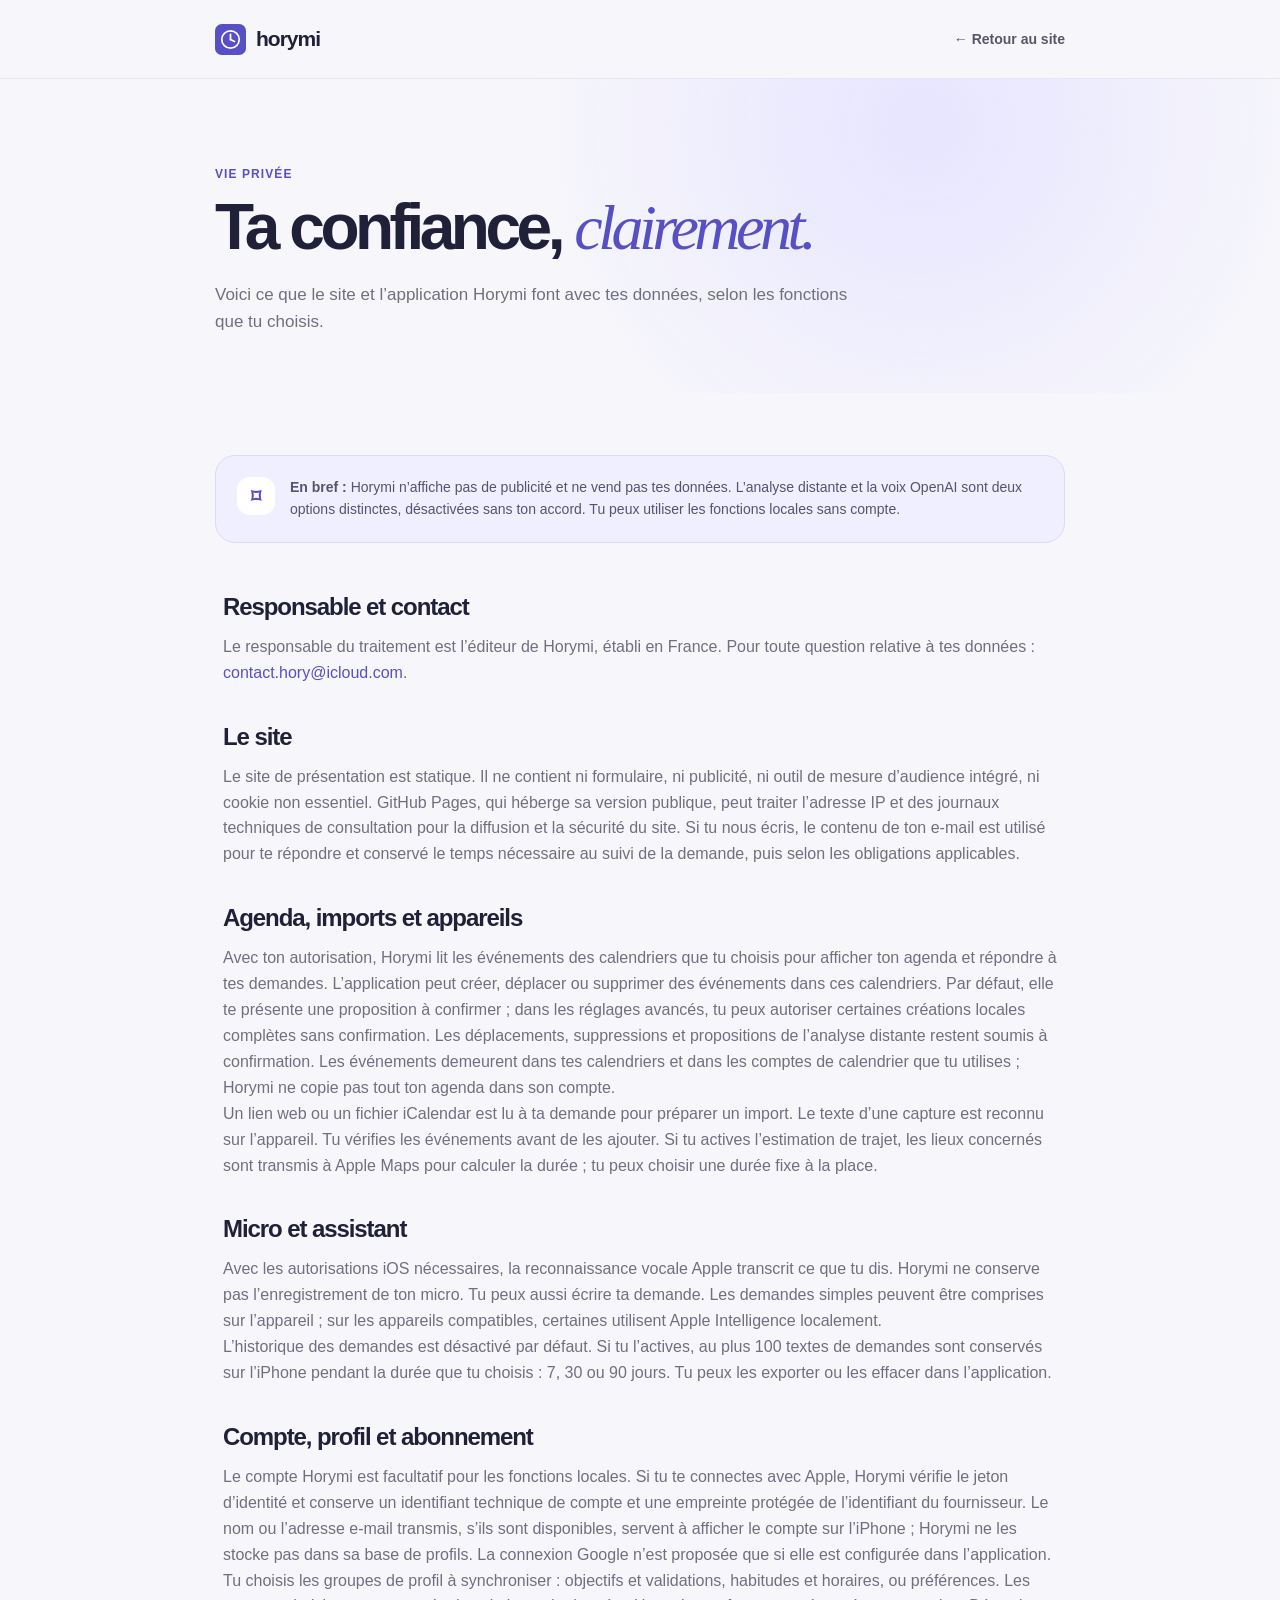
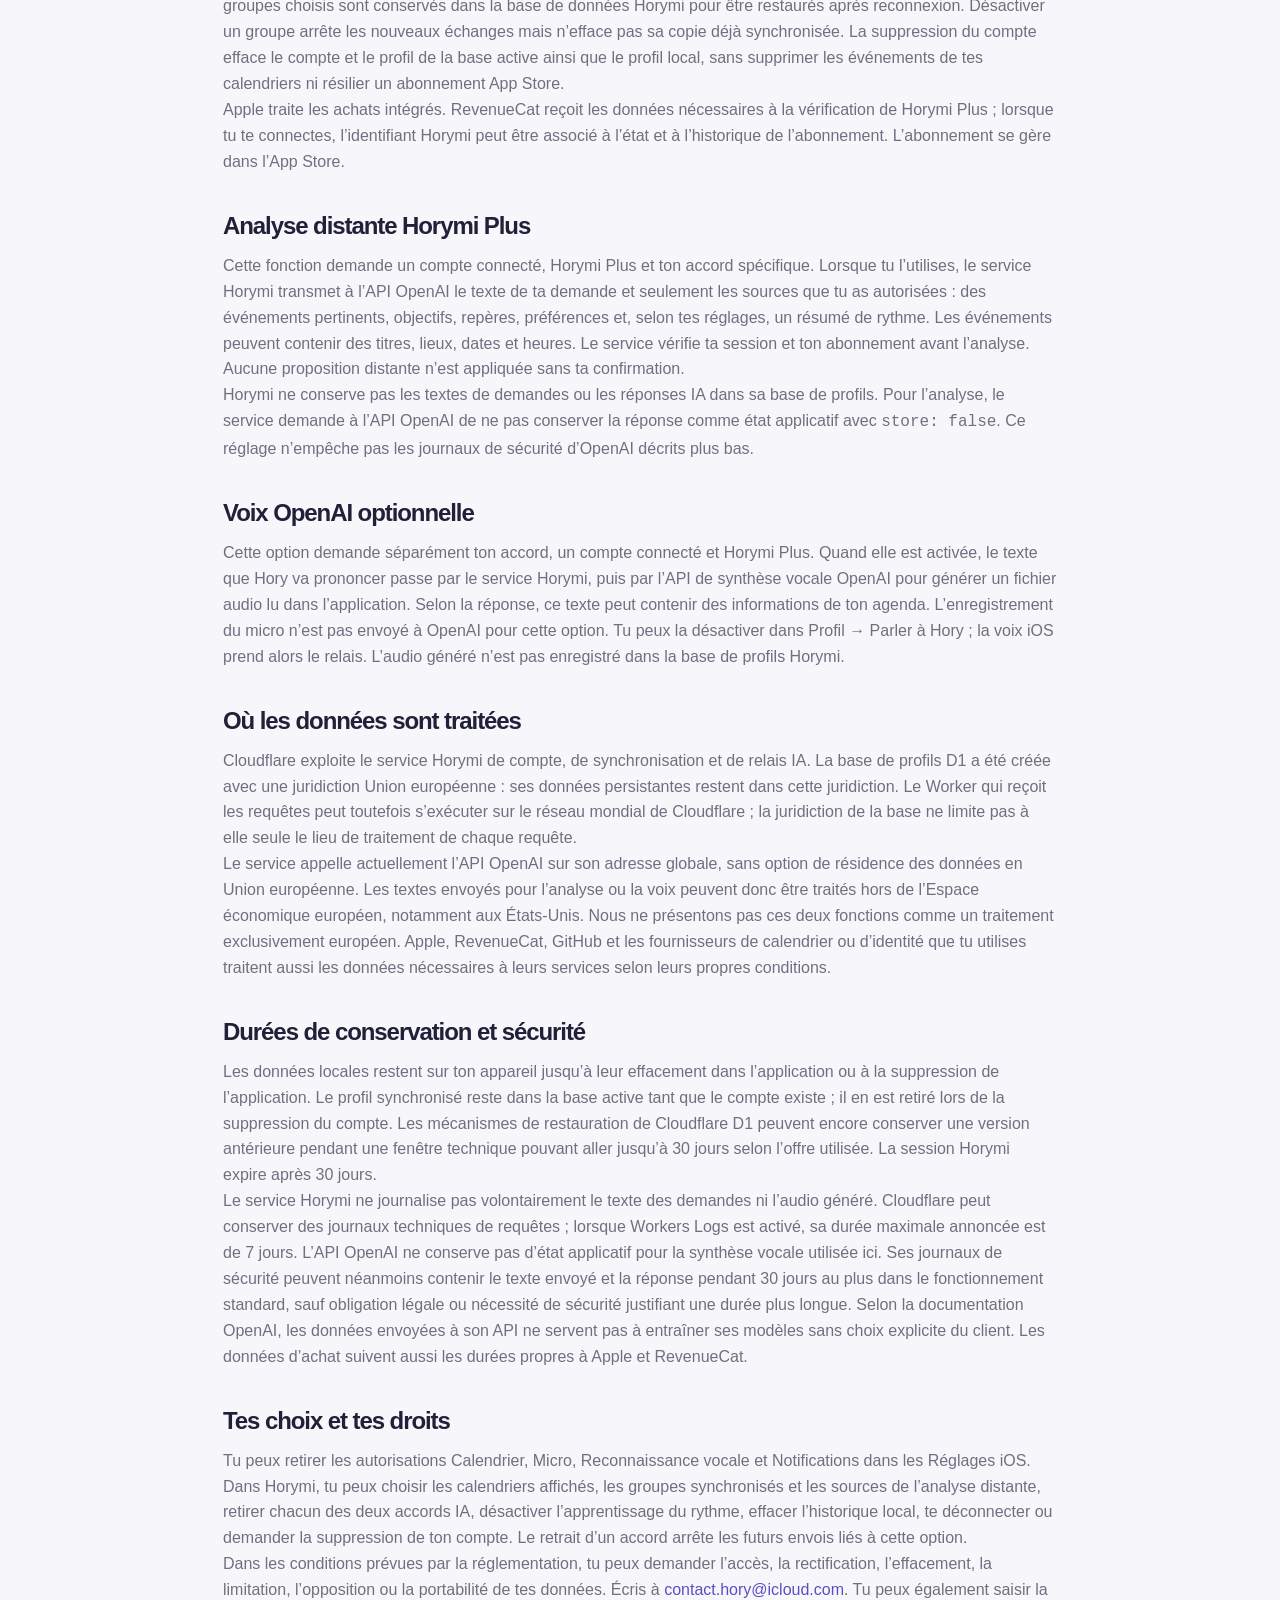
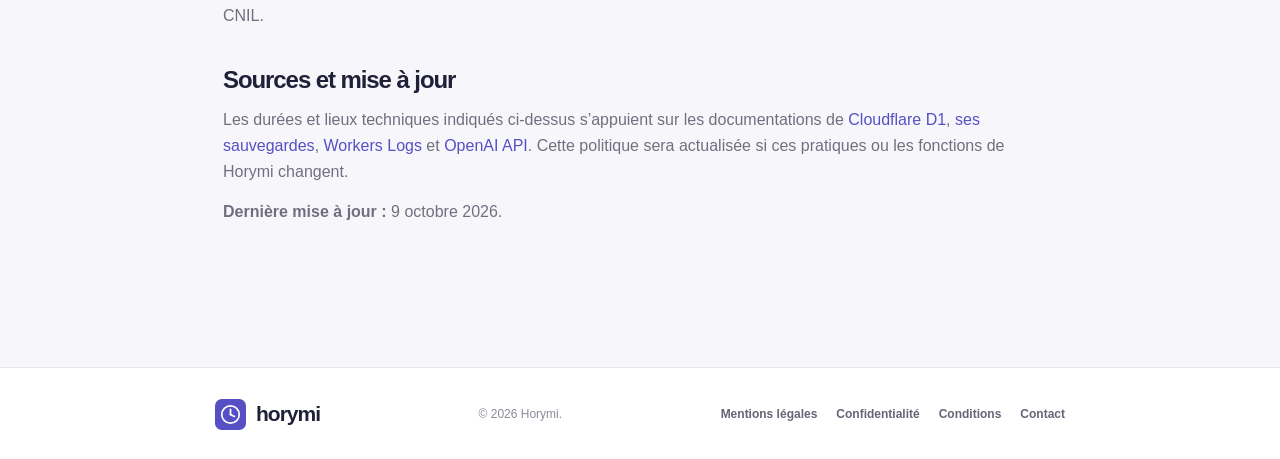
==== commit 4dde8c2b: "Clarifier le contact de la politique" ====
--- a/confidentialite.html
+++ b/confidentialite.html
@@ -18,7 +18,7 @@
       <div class="content wrap">
         <div class="summary"><b>⌑</b><p><strong>En bref :</strong> Horymi n’affiche pas de publicité et ne vend pas tes données. L’analyse distante et la voix OpenAI sont deux options distinctes, désactivées sans ton accord. Tu peux utiliser les fonctions locales sans compte.</p></div>
         <article class="policy">
-          <section><h2>Responsable et contact</h2><p>Le responsable du traitement est l’éditeur de Horymi, établi en France. Ses informations figurent dans les <a href="mentions-legales.html">mentions légales</a>. Pour toute question relative à tes données : <a href="mailto:contact.hory@icloud.com">contact.hory@icloud.com</a>.</p></section>
+          <section><h2>Responsable et contact</h2><p>Le responsable du traitement est l’éditeur de Horymi, établi en France. Pour toute question relative à tes données : <a href="mailto:contact.hory@icloud.com">contact.hory@icloud.com</a>.</p></section>
           <section><h2>Le site</h2><p>Le site de présentation est statique. Il ne contient ni formulaire, ni publicité, ni outil de mesure d’audience intégré, ni cookie non essentiel. GitHub Pages, qui héberge sa version publique, peut traiter l’adresse IP et des journaux techniques de consultation pour la diffusion et la sécurité du site. Si tu nous écris, le contenu de ton e-mail est utilisé pour te répondre et conservé le temps nécessaire au suivi de la demande, puis selon les obligations applicables.</p></section>
           <section><h2>Agenda, imports et appareils</h2><p>Avec ton autorisation, Horymi lit les événements des calendriers que tu choisis pour afficher ton agenda et répondre à tes demandes. L’application peut créer, déplacer ou supprimer des événements dans ces calendriers. Par défaut, elle te présente une proposition à confirmer ; dans les réglages avancés, tu peux autoriser certaines créations locales complètes sans confirmation. Les déplacements, suppressions et propositions de l’analyse distante restent soumis à confirmation. Les événements demeurent dans tes calendriers et dans les comptes de calendrier que tu utilises ; Horymi ne copie pas tout ton agenda dans son compte.</p><p>Un lien web ou un fichier iCalendar est lu à ta demande pour préparer un import. Le texte d’une capture est reconnu sur l’appareil. Tu vérifies les événements avant de les ajouter. Si tu actives l’estimation de trajet, les lieux concernés sont transmis à Apple Maps pour calculer la durée ; tu peux choisir une durée fixe à la place.</p></section>
           <section><h2>Micro et assistant</h2><p>Avec les autorisations iOS nécessaires, la reconnaissance vocale Apple transcrit ce que tu dis. Horymi ne conserve pas l’enregistrement de ton micro. Tu peux aussi écrire ta demande. Les demandes simples peuvent être comprises sur l’appareil ; sur les appareils compatibles, certaines utilisent Apple Intelligence localement.</p><p>L’historique des demandes est désactivé par défaut. Si tu l’actives, au plus 100 textes de demandes sont conservés sur l’iPhone pendant la durée que tu choisis : 7, 30 ou 90 jours. Tu peux les exporter ou les effacer dans l’application.</p></section>
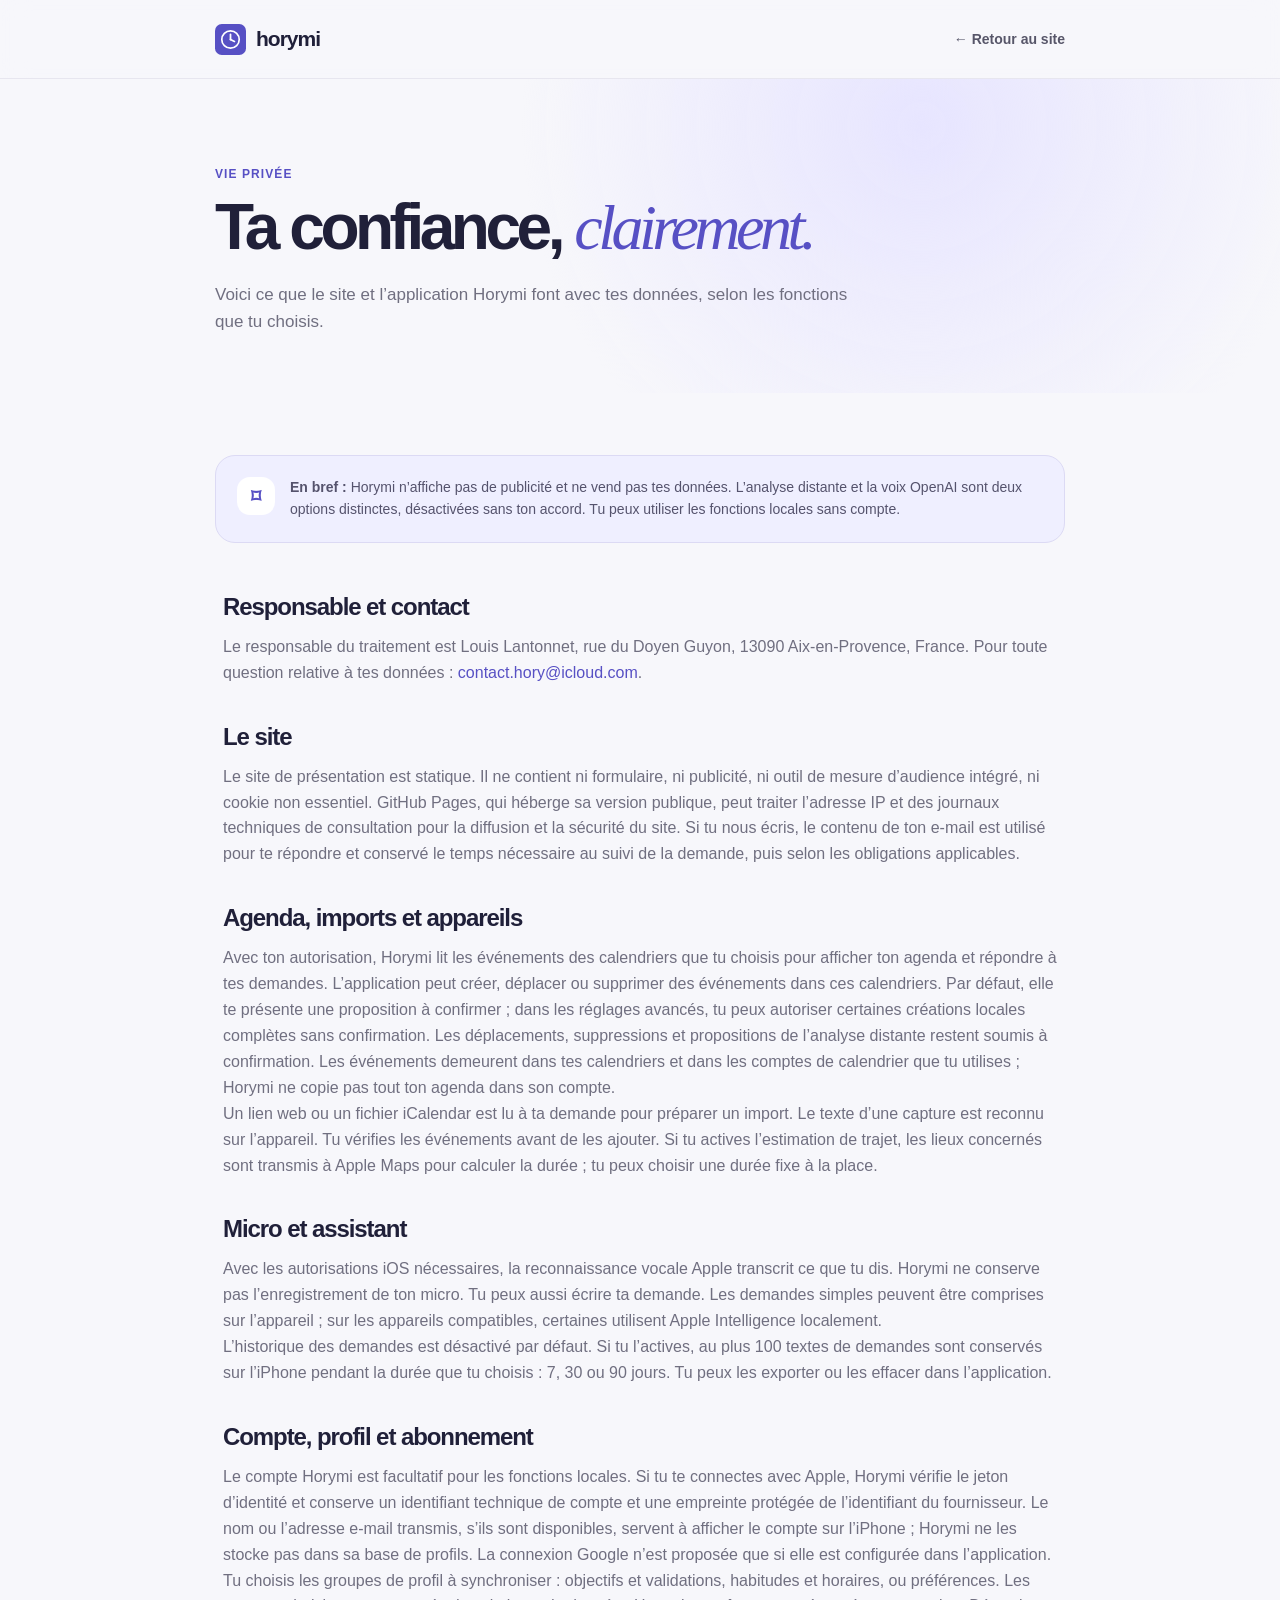
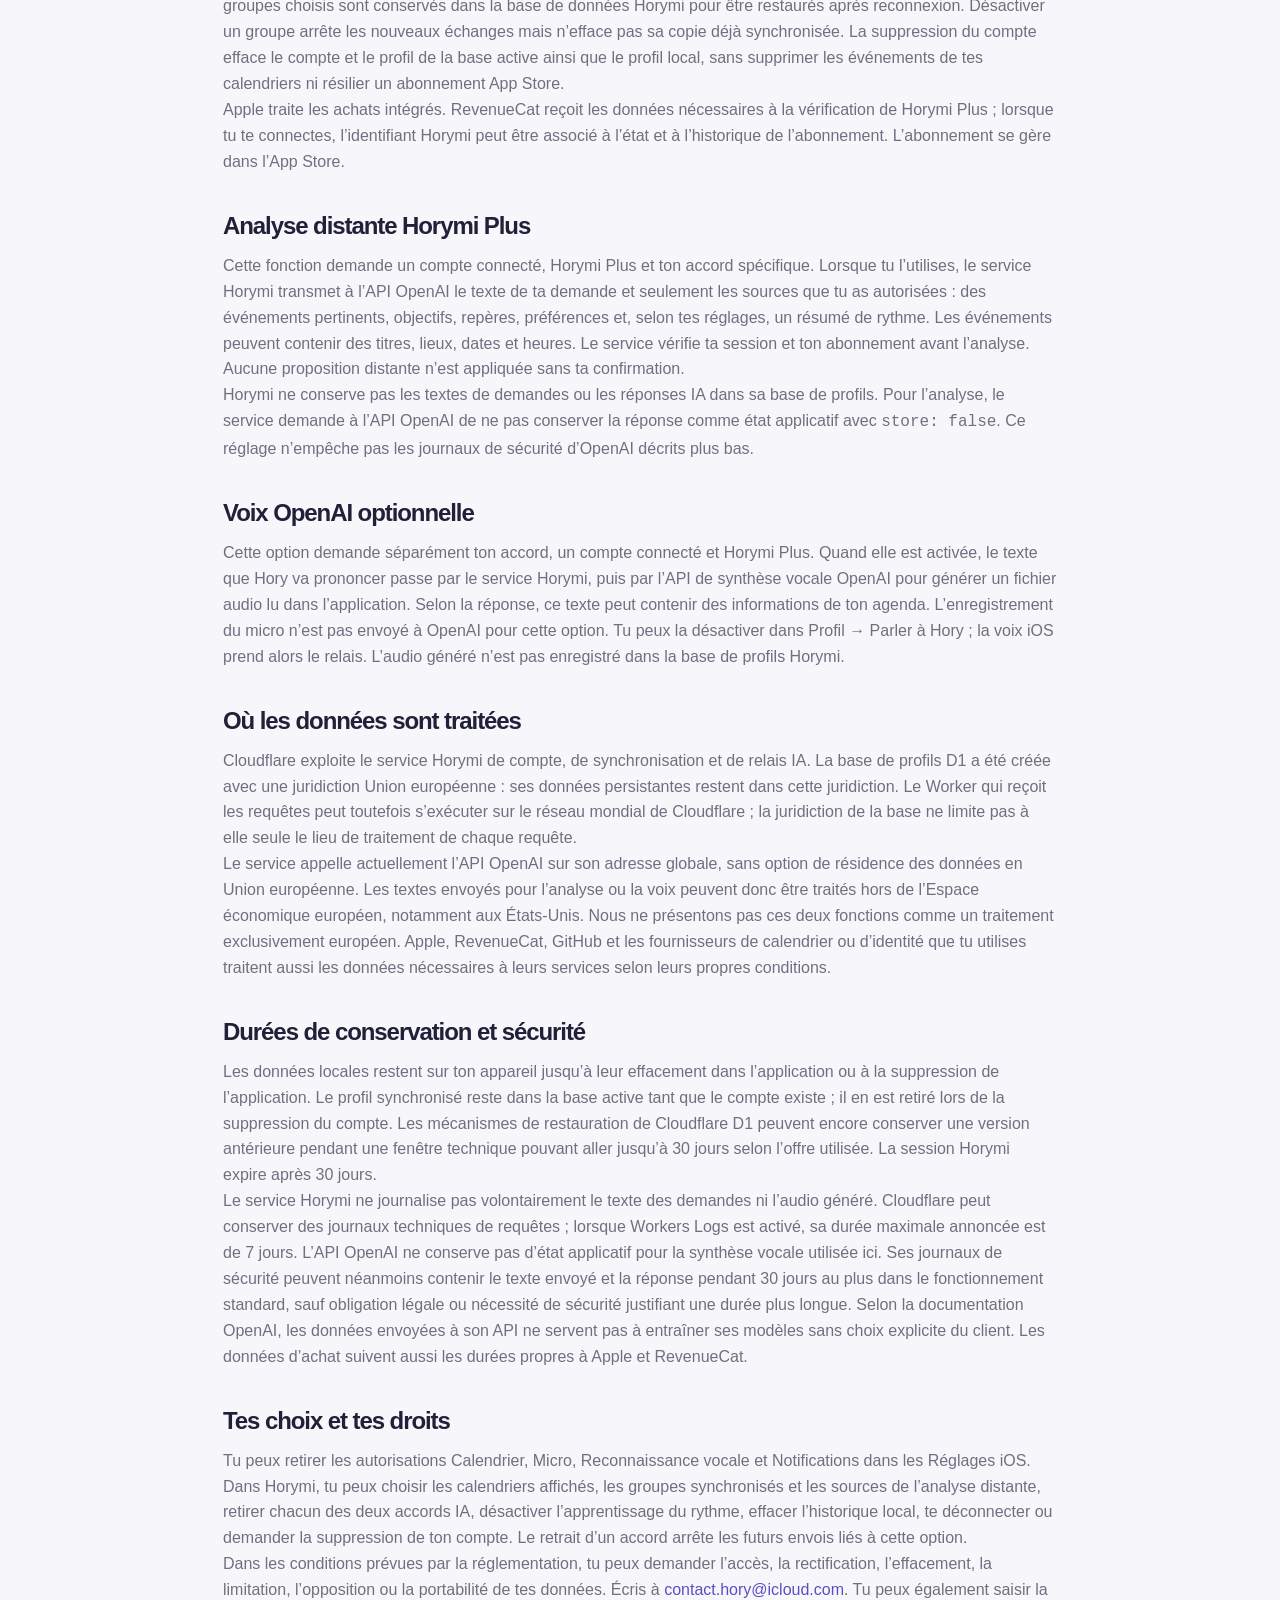
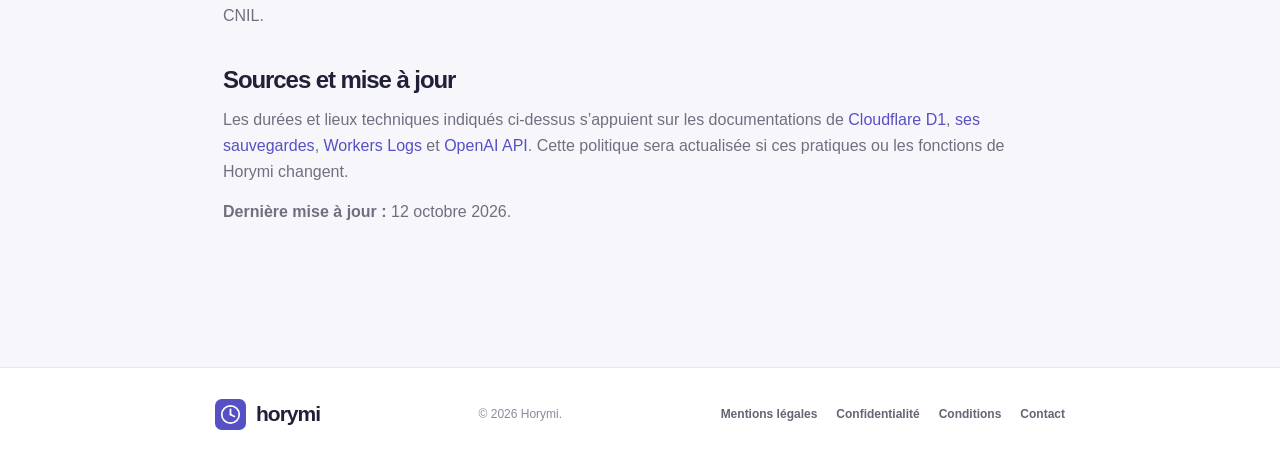
==== commit 3f0a238b: "Compléter les mentions légales Horymi" ====
--- a/confidentialite.html
+++ b/confidentialite.html
@@ -6,7 +6,7 @@
     <meta name="description" content="Politique de confidentialité du site et de l’application Horymi." />
     <meta name="robots" content="index,follow" />
     <title>Confidentialité — Horymi</title>
-    <link rel="icon" href="assets/horymi-logo.svg" type="image/svg+xml" />
+    <link rel="icon" href="assets/horymi-logo.svg" type="image/png" />
     <link rel="apple-touch-icon" href="assets/horymi-touch-icon.png" />
     <link rel="stylesheet" href="assets/legal.css" />
   </head>
@@ -18,7 +18,7 @@
       <div class="content wrap">
         <div class="summary"><b>⌑</b><p><strong>En bref :</strong> Horymi n’affiche pas de publicité et ne vend pas tes données. L’analyse distante et la voix OpenAI sont deux options distinctes, désactivées sans ton accord. Tu peux utiliser les fonctions locales sans compte.</p></div>
         <article class="policy">
-          <section><h2>Responsable et contact</h2><p>Le responsable du traitement est l’éditeur de Horymi, établi en France. Pour toute question relative à tes données : <a href="mailto:contact.hory@icloud.com">contact.hory@icloud.com</a>.</p></section>
+          <section><h2>Responsable et contact</h2><p>Le responsable du traitement est Louis Lantonnet, rue du Doyen Guyon, 13090 Aix-en-Provence, France. Pour toute question relative à tes données : <a href="mailto:contact.hory@icloud.com">contact.hory@icloud.com</a>.</p></section>
           <section><h2>Le site</h2><p>Le site de présentation est statique. Il ne contient ni formulaire, ni publicité, ni outil de mesure d’audience intégré, ni cookie non essentiel. GitHub Pages, qui héberge sa version publique, peut traiter l’adresse IP et des journaux techniques de consultation pour la diffusion et la sécurité du site. Si tu nous écris, le contenu de ton e-mail est utilisé pour te répondre et conservé le temps nécessaire au suivi de la demande, puis selon les obligations applicables.</p></section>
           <section><h2>Agenda, imports et appareils</h2><p>Avec ton autorisation, Horymi lit les événements des calendriers que tu choisis pour afficher ton agenda et répondre à tes demandes. L’application peut créer, déplacer ou supprimer des événements dans ces calendriers. Par défaut, elle te présente une proposition à confirmer ; dans les réglages avancés, tu peux autoriser certaines créations locales complètes sans confirmation. Les déplacements, suppressions et propositions de l’analyse distante restent soumis à confirmation. Les événements demeurent dans tes calendriers et dans les comptes de calendrier que tu utilises ; Horymi ne copie pas tout ton agenda dans son compte.</p><p>Un lien web ou un fichier iCalendar est lu à ta demande pour préparer un import. Le texte d’une capture est reconnu sur l’appareil. Tu vérifies les événements avant de les ajouter. Si tu actives l’estimation de trajet, les lieux concernés sont transmis à Apple Maps pour calculer la durée ; tu peux choisir une durée fixe à la place.</p></section>
           <section><h2>Micro et assistant</h2><p>Avec les autorisations iOS nécessaires, la reconnaissance vocale Apple transcrit ce que tu dis. Horymi ne conserve pas l’enregistrement de ton micro. Tu peux aussi écrire ta demande. Les demandes simples peuvent être comprises sur l’appareil ; sur les appareils compatibles, certaines utilisent Apple Intelligence localement.</p><p>L’historique des demandes est désactivé par défaut. Si tu l’actives, au plus 100 textes de demandes sont conservés sur l’iPhone pendant la durée que tu choisis : 7, 30 ou 90 jours. Tu peux les exporter ou les effacer dans l’application.</p></section>
@@ -28,7 +28,7 @@
           <section><h2>Où les données sont traitées</h2><p>Cloudflare exploite le service Horymi de compte, de synchronisation et de relais IA. La base de profils D1 a été créée avec une juridiction Union européenne : ses données persistantes restent dans cette juridiction. Le Worker qui reçoit les requêtes peut toutefois s’exécuter sur le réseau mondial de Cloudflare ; la juridiction de la base ne limite pas à elle seule le lieu de traitement de chaque requête.</p><p>Le service appelle actuellement l’API OpenAI sur son adresse globale, sans option de résidence des données en Union européenne. Les textes envoyés pour l’analyse ou la voix peuvent donc être traités hors de l’Espace économique européen, notamment aux États-Unis. Nous ne présentons pas ces deux fonctions comme un traitement exclusivement européen. Apple, RevenueCat, GitHub et les fournisseurs de calendrier ou d’identité que tu utilises traitent aussi les données nécessaires à leurs services selon leurs propres conditions.</p></section>
           <section><h2>Durées de conservation et sécurité</h2><p>Les données locales restent sur ton appareil jusqu’à leur effacement dans l’application ou à la suppression de l’application. Le profil synchronisé reste dans la base active tant que le compte existe ; il en est retiré lors de la suppression du compte. Les mécanismes de restauration de Cloudflare D1 peuvent encore conserver une version antérieure pendant une fenêtre technique pouvant aller jusqu’à 30 jours selon l’offre utilisée. La session Horymi expire après 30 jours.</p><p>Le service Horymi ne journalise pas volontairement le texte des demandes ni l’audio généré. Cloudflare peut conserver des journaux techniques de requêtes ; lorsque Workers Logs est activé, sa durée maximale annoncée est de 7 jours. L’API OpenAI ne conserve pas d’état applicatif pour la synthèse vocale utilisée ici. Ses journaux de sécurité peuvent néanmoins contenir le texte envoyé et la réponse pendant 30 jours au plus dans le fonctionnement standard, sauf obligation légale ou nécessité de sécurité justifiant une durée plus longue. Selon la documentation OpenAI, les données envoyées à son API ne servent pas à entraîner ses modèles sans choix explicite du client. Les données d’achat suivent aussi les durées propres à Apple et RevenueCat.</p></section>
           <section><h2>Tes choix et tes droits</h2><p>Tu peux retirer les autorisations Calendrier, Micro, Reconnaissance vocale et Notifications dans les Réglages iOS. Dans Horymi, tu peux choisir les calendriers affichés, les groupes synchronisés et les sources de l’analyse distante, retirer chacun des deux accords IA, désactiver l’apprentissage du rythme, effacer l’historique local, te déconnecter ou demander la suppression de ton compte. Le retrait d’un accord arrête les futurs envois liés à cette option.</p><p>Dans les conditions prévues par la réglementation, tu peux demander l’accès, la rectification, l’effacement, la limitation, l’opposition ou la portabilité de tes données. Écris à <a href="mailto:contact.hory@icloud.com">contact.hory@icloud.com</a>. Tu peux également saisir la CNIL.</p></section>
-          <section><h2>Sources et mise à jour</h2><p>Les durées et lieux techniques indiqués ci-dessus s’appuient sur les documentations de <a href="https://developers.cloudflare.com/d1/configuration/data-location/">Cloudflare D1</a>, <a href="https://developers.cloudflare.com/d1/reference/time-travel/">ses sauvegardes</a>, <a href="https://developers.cloudflare.com/workers/observability/logs/workers-logs/">Workers Logs</a> et <a href="https://developers.openai.com/api/docs/guides/your-data">OpenAI API</a>. Cette politique sera actualisée si ces pratiques ou les fonctions de Horymi changent.</p><p style="margin-top:14px"><strong>Dernière mise à jour :</strong> 9 octobre 2026.</p></section>
+          <section><h2>Sources et mise à jour</h2><p>Les durées et lieux techniques indiqués ci-dessus s’appuient sur les documentations de <a href="https://developers.cloudflare.com/d1/configuration/data-location/">Cloudflare D1</a>, <a href="https://developers.cloudflare.com/d1/reference/time-travel/">ses sauvegardes</a>, <a href="https://developers.cloudflare.com/workers/observability/logs/workers-logs/">Workers Logs</a> et <a href="https://developers.openai.com/api/docs/guides/your-data">OpenAI API</a>. Cette politique sera actualisée si ces pratiques ou les fonctions de Horymi changent.</p><p style="margin-top:14px"><strong>Dernière mise à jour :</strong> 12 octobre 2026.</p></section>
         </article>
       </div>
     </main>
